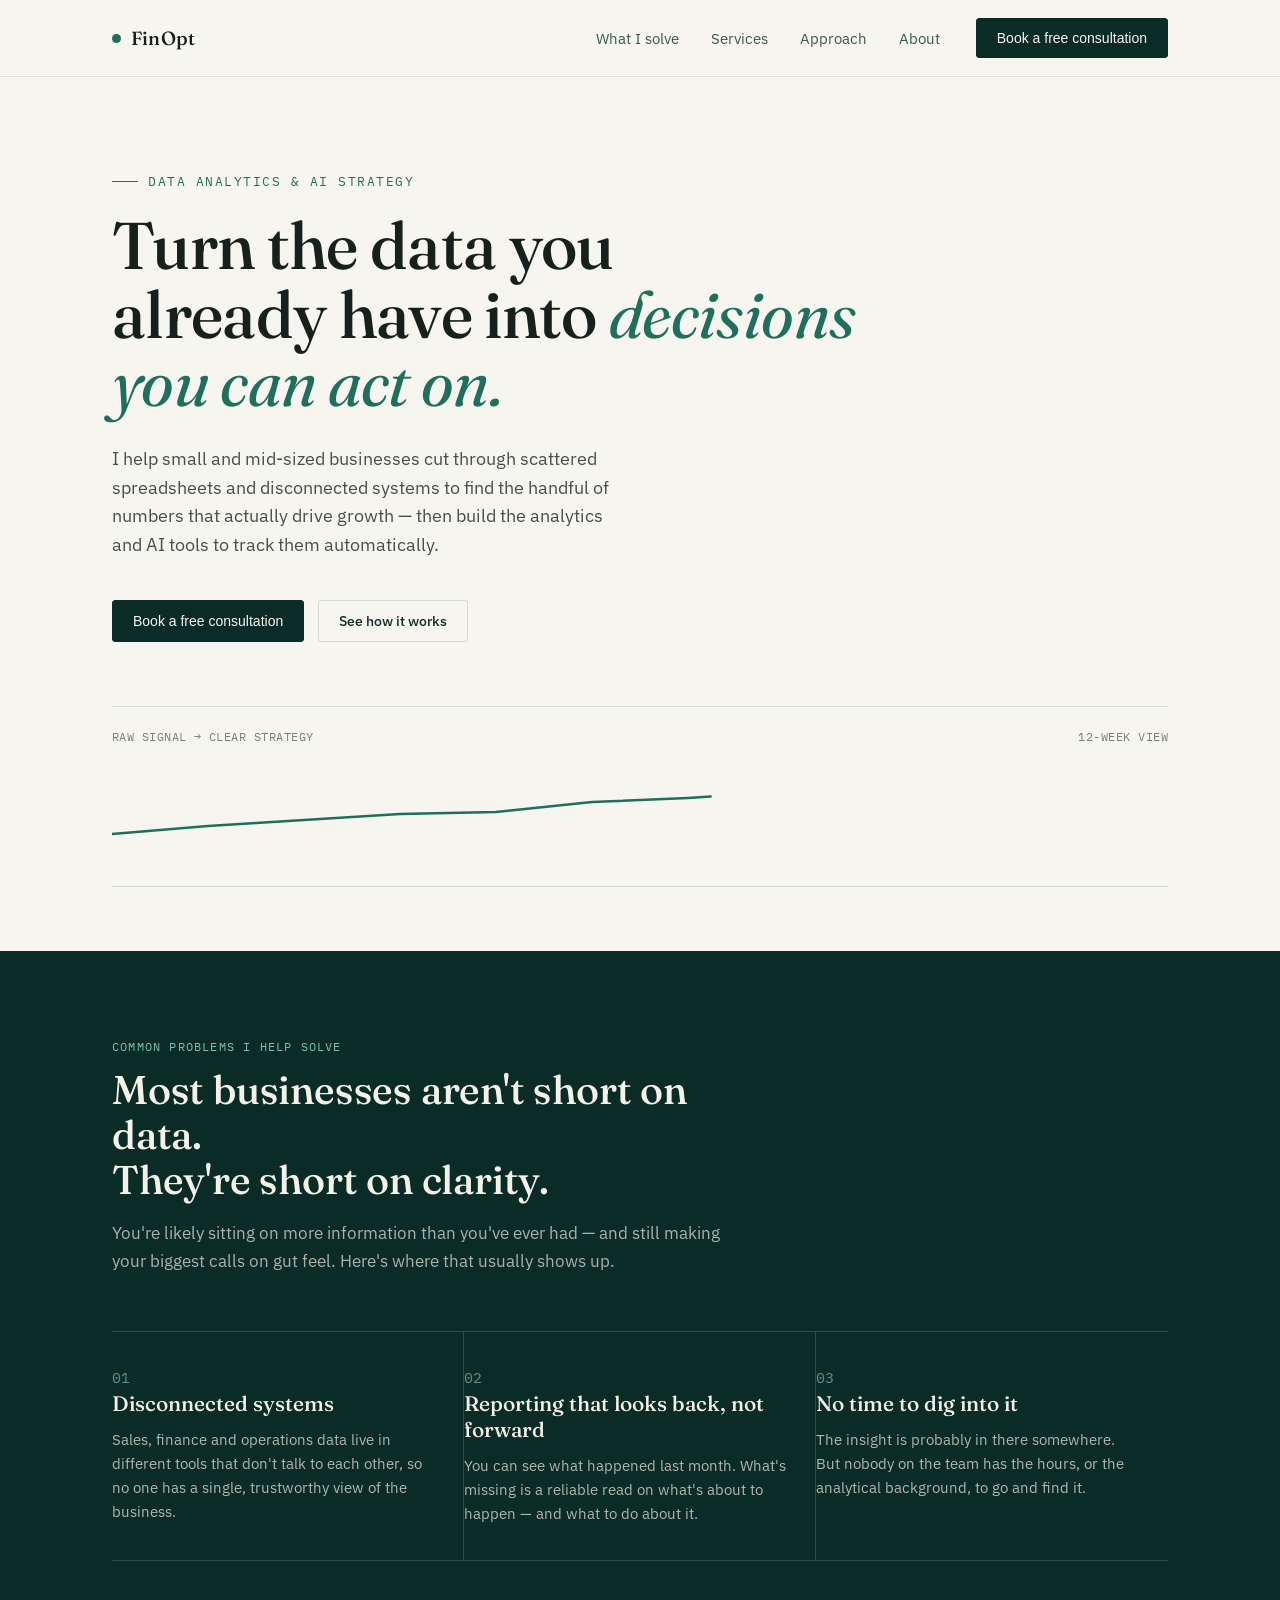
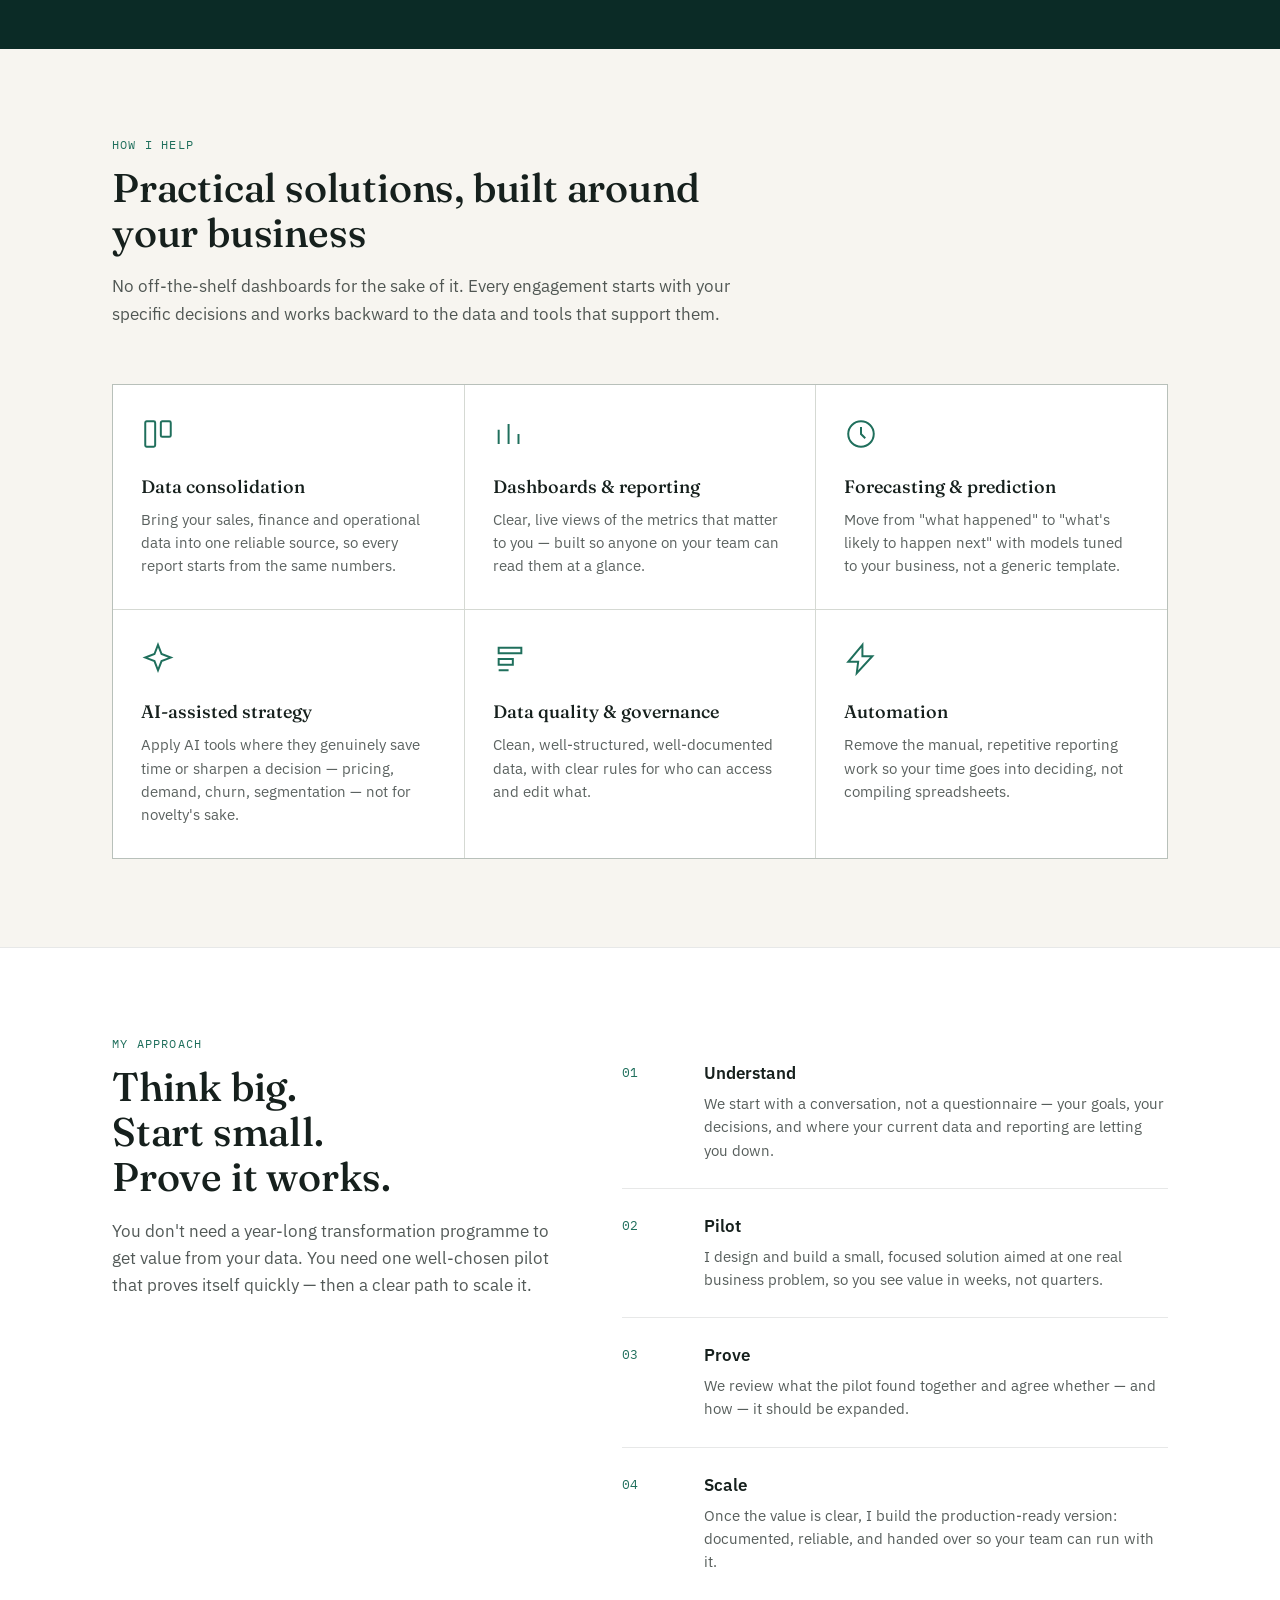
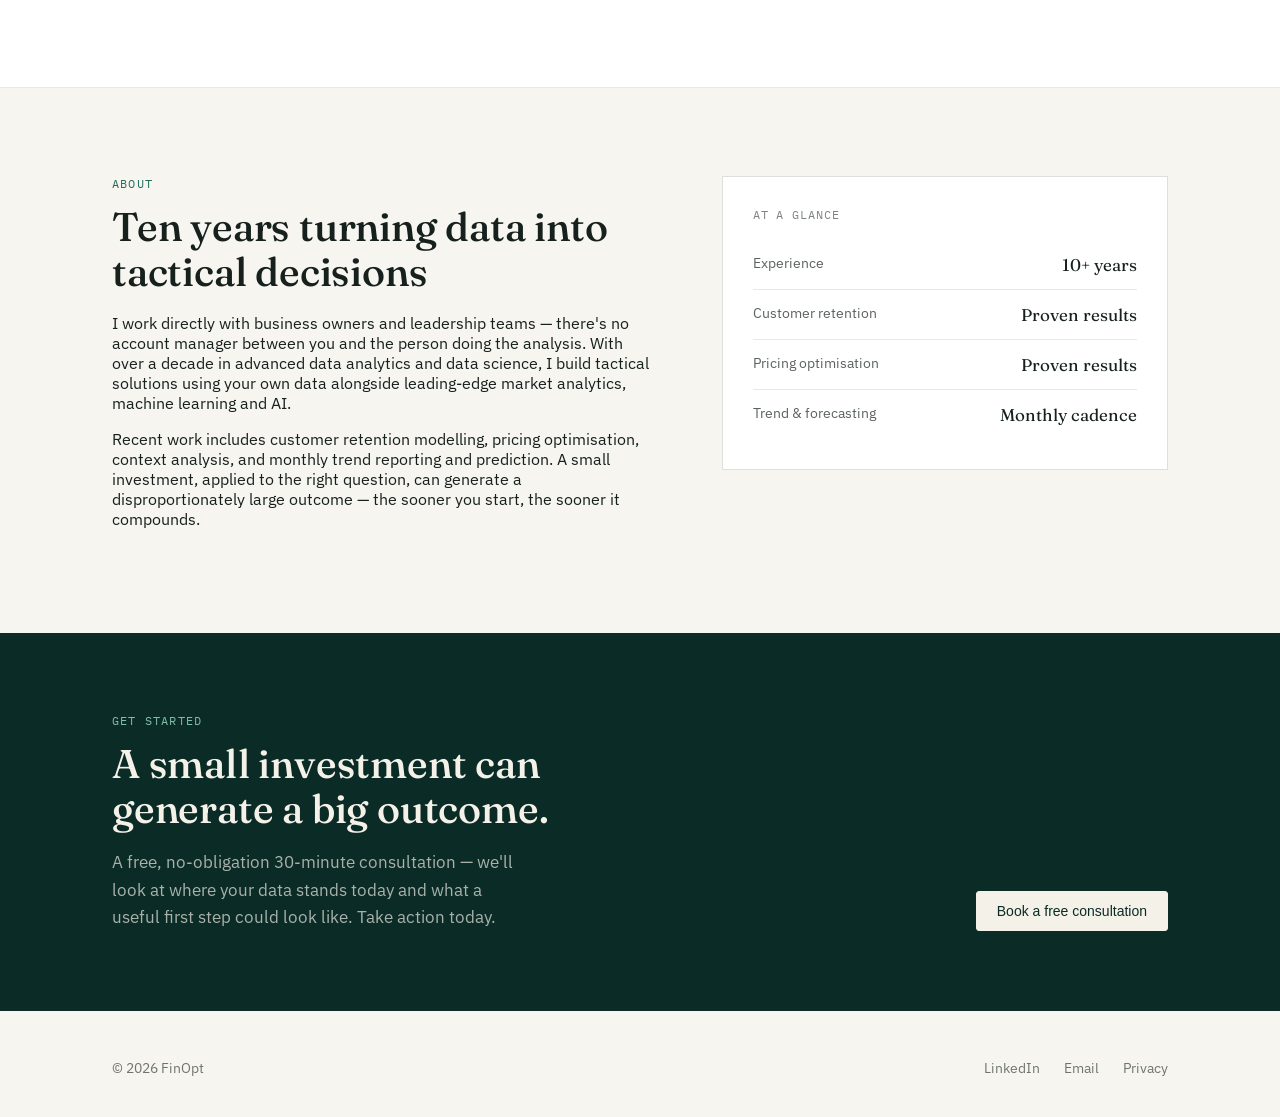
==== index.html @ 099c691b "Rename finopt-index.html to index.html" ====
<!DOCTYPE html>
<html lang="en">
<head>
<meta charset="UTF-8">
<meta name="viewport" content="width=device-width, initial-scale=1.0">
<title>FinOpt — Data &amp; AI Strategy</title>
<link rel="preconnect" href="https://fonts.googleapis.com">
<link href="https://fonts.googleapis.com/css2?family=Fraunces:opsz,wght@9..144,300;9..144,400;9..144,500;9..144,600&family=IBM+Plex+Sans:wght@400;500;600&family=IBM+Plex+Mono:wght@400;500&display=swap" rel="stylesheet">
<style>
  :root{
    --ink:#16201D;
    --bg:#F7F5F0;
    --bg-raised:#FFFFFF;
    --teal-deep:#0B2B26;
    --teal:#11423B;
    --teal-signal:#1F6F5C;
    --sage:#C9D6CE;
    --sage-line: rgba(11,43,38,0.14);
    --cream-line: rgba(22,32,29,0.10);
  }

  *{ box-sizing:border-box; }
  html{ scroll-behavior:smooth; }
  body{
    margin:0;
    background:var(--bg);
    color:var(--ink);
    font-family:'IBM Plex Sans', sans-serif;
    -webkit-font-smoothing:antialiased;
  }
  @media (prefers-reduced-motion: reduce){
    *{ animation-duration:0.01ms !important; animation-iteration-count:1 !important; transition-duration:0.01ms !important; scroll-behavior:auto !important; }
  }

  a{ color:inherit; }
  :focus-visible{ outline:2px solid var(--teal-signal); outline-offset:3px; }

  .wrap{ max-width:1120px; margin:0 auto; padding:0 32px; }
  @media (max-width:640px){ .wrap{ padding:0 20px; } }

  .mono{ font-family:'IBM Plex Mono', monospace; }

  /* ---------- header ---------- */
  header{
    position:sticky; top:0; z-index:50;
    background:rgba(247,245,240,0.92);
    backdrop-filter:blur(8px);
    border-bottom:1px solid var(--cream-line);
  }
  .header-inner{
    display:flex; align-items:center; justify-content:space-between;
    height:76px;
  }
  .logo{
    display:flex; align-items:center; gap:10px;
    font-family:'Fraunces', serif; font-weight:500; font-size:19px;
    letter-spacing:0.01em;
    text-decoration:none;
  }
  .logo-mark{
    width:9px; height:9px; border-radius:50%;
    background:var(--teal-signal);
    flex-shrink:0;
  }
  nav{ display:flex; align-items:center; gap:36px; }
  nav a{
    text-decoration:none; font-size:14.5px; color:var(--teal-deep);
    opacity:0.78;
  }
  nav a:hover{ opacity:1; }
  .nav-links{ display:flex; gap:32px; }
  @media (max-width:780px){ .nav-links{ display:none; } }
  .btn{
    display:inline-flex; align-items:center; gap:8px;
    background:var(--teal-deep); color:#F7F5F0;
    padding:11px 20px; border-radius:3px;
    font-size:14px; font-weight:500;
    text-decoration:none; white-space:nowrap;
    border:1px solid var(--teal-deep);
    transition:background 0.15s ease, color 0.15s ease;
  }
  .btn:hover{ background:transparent; color:var(--teal-deep); }
  .btn-outline{
    background:transparent; color:var(--teal-deep); border:1px solid var(--sage-line);
  }
  .btn-outline:hover{ background:var(--teal-deep); color:#F7F5F0; }

  /* ---------- hero ---------- */
  .hero{ padding:96px 0 64px; position:relative; }
  .hero-eyebrow{
    font-family:'IBM Plex Mono', monospace;
    font-size:12.5px; letter-spacing:0.12em; text-transform:uppercase;
    color:var(--teal-signal); margin:0 0 22px;
    display:flex; align-items:center; gap:10px;
  }
  .hero-eyebrow::before{
    content:''; display:block; width:26px; height:1px; background:var(--teal-signal);
  }
  h1{
    font-family:'Fraunces', serif;
    font-weight:500;
    font-size:clamp(38px, 5.4vw, 66px);
    line-height:1.04;
    letter-spacing:-0.01em;
    margin:0 0 28px;
    max-width:780px;
  }
  h1 em{
    font-style:italic; font-weight:400; color:var(--teal-signal);
  }
  .hero-sub{
    font-size:18px; line-height:1.6;
    color:var(--ink); opacity:0.78;
    max-width:520px; margin:0 0 40px;
  }
  .hero-ctas{ display:flex; gap:14px; flex-wrap:wrap; margin-bottom:64px; }

  /* sparkline signature */
  .sparkline-wrap{
    border-top:1px solid var(--sage-line);
    border-bottom:1px solid var(--sage-line);
    padding:22px 0;
    overflow:hidden;
  }
  .sparkline-label{
    display:flex; justify-content:space-between; align-items:baseline;
    margin-bottom:10px;
    font-family:'IBM Plex Mono', monospace; font-size:11.5px;
    color:var(--ink); opacity:0.55; letter-spacing:0.04em;
  }
  svg.spark{ display:block; width:100%; height:auto; }
  .spark-noisy{
    opacity:1;
    animation: fadeOutNoisy 1.4s ease forwards;
    animation-delay: 1.4s;
  }
  .spark-clean{
    stroke-dasharray: 600;
    stroke-dashoffset: 600;
    opacity:0;
    animation: drawClean 1.6s ease forwards, fadeInClean 0.1s linear forwards;
    animation-delay: 1.3s, 1.3s;
  }
  @keyframes fadeOutNoisy{ to{ opacity:0; } }
  @keyframes fadeInClean{ to{ opacity:1; } }
  @keyframes drawClean{ to{ stroke-dashoffset:0; } }
  @media (prefers-reduced-motion: reduce){
    .spark-noisy{ opacity:0; }
    .spark-clean{ opacity:1; stroke-dashoffset:0; }
  }

  /* ---------- section shared ---------- */
  section{ padding:88px 0; }
  .section-head{ max-width:620px; margin-bottom:56px; }
  .eyebrow{
    font-family:'IBM Plex Mono', monospace; font-size:12px; letter-spacing:0.1em;
    text-transform:uppercase; color:var(--teal-signal); margin:0 0 14px;
  }
  h2{
    font-family:'Fraunces', serif; font-weight:500;
    font-size:clamp(28px, 3.2vw, 40px); line-height:1.12; margin:0 0 18px;
    letter-spacing:-0.005em;
  }
  .section-lede{ font-size:16.5px; line-height:1.65; opacity:0.74; margin:0; }
  .rule{ height:1px; background:var(--sage-line); border:none; margin:0; }

  /* ---------- problems ---------- */
  .problems{ background:var(--teal-deep); color:#F4F1E9; }
  .problems .eyebrow{ color:#7FBFA9; }
  .problems .section-lede{ color:#F4F1E9; opacity:0.68; }
  .problem-list{ display:grid; grid-template-columns:1fr 1fr 1fr; gap:0; border-top:1px solid rgba(247,245,240,0.16); }
  @media (max-width:880px){ .problem-list{ grid-template-columns:1fr; } }
  .problem{
    padding:34px 28px 34px 0;
    border-bottom:1px solid rgba(247,245,240,0.16);
  }
  .problem-list > .problem:not(:last-child){ border-right:1px solid rgba(247,245,240,0.16); }
  @media (max-width:880px){ .problem-list > .problem{ border-right:none !important; padding-right:0; } }
  .problem-num{
    font-family:'IBM Plex Mono', monospace; font-size:12px; color:#7FBFA9;
    margin:0 0 18px;
  }
  .problem h3{
    font-family:'Fraunces', serif; font-weight:500; font-size:21px; margin:0 0 12px;
  }
  .problem p{ font-size:15px; line-height:1.6; opacity:0.7; margin:0; }

  /* ---------- solutions ---------- */
  .solutions-grid{
    display:grid; grid-template-columns:repeat(3, 1fr); gap:1px;
    background:var(--sage-line);
    border:1px solid var(--sage-line);
  }
  @media (max-width:880px){ .solutions-grid{ grid-template-columns:1fr 1fr; } }
  @media (max-width:560px){ .solutions-grid{ grid-template-columns:1fr; } }
  .solution{
    background:var(--bg-raised);
    padding:32px 28px;
    transition:background 0.15s ease;
  }
  .solution:hover{ background:#FBFAF7; }
  .solution-icon{
    width:34px; height:34px; margin-bottom:20px;
    color:var(--teal-signal);
  }
  .solution h3{
    font-family:'Fraunces', serif; font-weight:500; font-size:18px; margin:0 0 10px;
  }
  .solution p{ font-size:14.5px; line-height:1.6; opacity:0.7; margin:0; }

  /* ---------- approach ---------- */
  .approach{ background:var(--bg-raised); border-top:1px solid var(--cream-line); border-bottom:1px solid var(--cream-line); }
  .approach-grid{ display:grid; grid-template-columns:0.9fr 1.1fr; gap:64px; align-items:start; }
  @media (max-width:880px){ .approach-grid{ grid-template-columns:1fr; gap:40px; } }
  .approach-steps{ display:flex; flex-direction:column; }
  .step{
    display:grid; grid-template-columns:64px 1fr; gap:18px;
    padding:26px 0;
    border-top:1px solid var(--cream-line);
  }
  .step:first-child{ border-top:none; }
  .step-mark{ font-family:'IBM Plex Mono', monospace; font-size:13px; color:var(--teal-signal); padding-top:2px; }
  .step h4{ font-size:16.5px; font-weight:600; margin:0 0 8px; font-family:'IBM Plex Sans', sans-serif; }
  .step p{ font-size:14.5px; line-height:1.6; opacity:0.72; margin:0; }

  /* ---------- about / proof strip ---------- */
  .about{ }
  .about-grid{ display:grid; grid-template-columns:1.1fr 0.9fr; gap:64px; align-items:start; }
  @media (max-width:880px){ .about-grid{ grid-template-columns:1fr; gap:36px; } }
  .about-card{
    border:1px solid var(--sage-line);
    background:var(--bg-raised);
    padding:30px;
  }
  .about-card .mono{ font-size:11.5px; letter-spacing:0.08em; text-transform:uppercase; opacity:0.55; display:block; margin-bottom:18px; }
  .stat-row{ display:flex; justify-content:space-between; padding:14px 0; border-top:1px solid var(--cream-line); }
  .stat-row:first-of-type{ border-top:none; }
  .stat-row .label{ font-size:14px; opacity:0.7; }
  .stat-row .value{ font-family:'Fraunces', serif; font-size:17px; }
  .about p{ font-size:16px; line-height:1.7; opacity:0.78; }
  .about p + p{ margin-top:16px; }

  /* ---------- CTA band ---------- */
  .cta-band{
    background:var(--teal-deep); color:#F4F1E9;
    padding:80px 0;
  }
  .cta-band-inner{
    display:flex; justify-content:space-between; align-items:flex-end; gap:32px; flex-wrap:wrap;
  }
  .cta-band h2{ color:#F4F1E9; max-width:480px; }
  .cta-band .section-lede{ color:#F4F1E9; opacity:0.68; max-width:420px; }
  .cta-band .btn{ background:#F4F1E9; color:var(--teal-deep); border-color:#F4F1E9; }
  .cta-band .btn:hover{ background:transparent; color:#F4F1E9; }

  /* ---------- footer ---------- */
  footer{ padding:48px 0 40px; }
  .footer-inner{
    display:flex; justify-content:space-between; align-items:center; flex-wrap:wrap; gap:16px;
    font-size:13.5px; opacity:0.6;
  }
  .footer-inner a{ text-decoration:none; }
  .footer-links{ display:flex; gap:24px; }

  /* ---------- contact modal ---------- */
  .modal-overlay{
    position:fixed; inset:0; z-index:200;
    background:rgba(11,43,38,0.55);
    backdrop-filter:blur(3px);
    display:flex; align-items:center; justify-content:center;
    padding:24px;
    opacity:0; visibility:hidden;
    transition:opacity 0.2s ease, visibility 0.2s ease;
  }
  .modal-overlay.is-open{ opacity:1; visibility:visible; }
  .modal{
    background:var(--bg-raised);
    width:100%; max-width:560px;
    max-height:90vh; overflow-y:auto;
    border-radius:4px;
    padding:40px;
    position:relative;
    transform:translateY(12px) scale(0.98);
    transition:transform 0.2s ease;
  }
  .modal-overlay.is-open .modal{ transform:translateY(0) scale(1); }
  @media (max-width:560px){ .modal{ padding:28px 22px; } }

  .modal-close{
    position:absolute; top:18px; right:18px;
    width:32px; height:32px; border-radius:50%;
    border:1px solid var(--sage-line); background:transparent;
    color:var(--teal-deep); cursor:pointer;
    display:flex; align-items:center; justify-content:center;
    font-size:18px; line-height:1; padding:0;
    transition:background 0.15s ease, color 0.15s ease;
  }
  .modal-close:hover{ background:var(--teal-deep); color:#F7F5F0; }

  .modal .eyebrow{ margin-bottom:10px; }
  .modal h3{
    font-family:'Fraunces', serif; font-weight:500; font-size:26px;
    margin:0 0 10px; padding-right:30px;
  }
  .modal-intro{ font-size:14.5px; line-height:1.6; opacity:0.7; margin:0 0 28px; }

  .form-row{ margin-bottom:18px; }
  .form-row-pair{ display:grid; grid-template-columns:1fr 1fr; gap:14px; }
  @media (max-width:460px){ .form-row-pair{ grid-template-columns:1fr; } }
  label{
    display:block; font-size:13px; font-weight:500; color:var(--teal-deep);
    margin-bottom:7px;
  }
  label .optional{ opacity:0.5; font-weight:400; }
  input[type="text"], input[type="email"], input[type="tel"], textarea{
    width:100%; font-family:'IBM Plex Sans', sans-serif; font-size:14.5px;
    padding:11px 13px; border:1px solid var(--sage-line); border-radius:3px;
    background:var(--bg); color:var(--ink);
    transition:border-color 0.15s ease;
  }
  input:focus, textarea:focus{
    outline:none; border-color:var(--teal-signal);
  }
  textarea{ resize:vertical; min-height:90px; font-family:'IBM Plex Sans', sans-serif; }

  .form-submit{
    width:100%; justify-content:center; cursor:pointer;
    margin-top:6px; font-size:14.5px; padding:13px 20px;
  }

  .modal-divider{
    display:flex; align-items:center; gap:14px;
    margin:26px 0 22px; font-family:'IBM Plex Mono', monospace;
    font-size:11px; letter-spacing:0.08em; text-transform:uppercase;
    color:var(--ink); opacity:0.45;
  }
  .modal-divider::before, .modal-divider::after{
    content:''; flex:1; height:1px; background:var(--sage-line);
  }
  .modal-direct{
    display:flex; flex-direction:column; gap:10px;
    font-size:14.5px;
  }
  .modal-direct a{
    text-decoration:none; color:var(--teal-deep); font-weight:500;
    display:flex; align-items:center; gap:9px;
  }
  .modal-direct a:hover{ color:var(--teal-signal); }
  .modal-direct svg{ width:16px; height:16px; flex-shrink:0; opacity:0.7; }

  .form-status{
    font-size:14px; margin-top:16px; display:none;
    padding:12px 14px; border-radius:3px;
  }
  .form-status.is-success{ display:block; background:#EAF3EE; color:var(--teal-deep); }
  .form-status.is-error{ display:block; background:#FBEAEA; color:#8A2E2E; }

  ::selection{ background:var(--teal-signal); color:#fff; }
</style>
</head>
<body>

<header>
  <div class="wrap header-inner">
    <a href="#" class="logo">
      <span class="logo-mark"></span>
      FinOpt
    </a>
    <nav>
      <div class="nav-links">
        <a href="#problems">What I solve</a>
        <a href="#solutions">Services</a>
        <a href="#approach">Approach</a>
        <a href="#about">About</a>
      </div>
      <button type="button" class="btn" data-open-contact>Book a free consultation</button>
    </nav>
  </div>
</header>

<main>

  <!-- HERO -->
  <section class="hero">
    <div class="wrap">
      <p class="hero-eyebrow">Data Analytics &amp; AI Strategy</p>
      <h1>Turn the data you<br>already have into <em>decisions you can act on.</em></h1>
      <p class="hero-sub">I help small and mid-sized businesses cut through scattered spreadsheets and disconnected systems to find the handful of numbers that actually drive growth — then build the analytics and AI tools to track them automatically.</p>
      <div class="hero-ctas">
        <button type="button" class="btn" data-open-contact>Book a free consultation</button>
        <a href="#solutions" class="btn btn-outline">See how it works</a>
      </div>

      <div class="sparkline-wrap">
        <div class="sparkline-label">
          <span>RAW SIGNAL → CLEAR STRATEGY</span>
          <span>12-WEEK VIEW</span>
        </div>
        <svg class="spark" viewBox="0 0 1056 110" preserveAspectRatio="none" aria-hidden="true">
          <polyline class="spark-noisy" points="0,62 30,40 60,78 90,35 120,70 150,30 180,85 210,45 240,68 270,20 300,72 330,50 360,90 390,28 420,60 450,38 480,80 510,42 540,66 570,24 600,76 630,48 660,58 690,33 720,70 750,52 780,20 810,64 840,40 870,74 900,30 930,58 960,46 990,68 1020,36 1056,55"
            fill="none" stroke="#9FB3AC" stroke-width="1.5"/>
          <polyline class="spark-clean" points="0,80 96,72 192,66 288,60 384,58 480,48 576,44 672,38 768,30 864,24 960,16 1056,8"
            fill="none" stroke="#1F6F5C" stroke-width="2.5" stroke-linecap="round" stroke-linejoin="round"/>
        </svg>
      </div>
    </div>
  </section>

  <!-- PROBLEMS -->
  <section class="problems" id="problems">
    <div class="wrap">
      <div class="section-head">
        <p class="eyebrow">Common problems I help solve</p>
        <h2>Most businesses aren't short on data.<br>They're short on clarity.</h2>
        <p class="section-lede">You're likely sitting on more information than you've ever had — and still making your biggest calls on gut feel. Here's where that usually shows up.</p>
      </div>

      <div class="problem-list">
        <div class="problem">
          <p class="problem-num">01</p>
          <h3>Disconnected systems</h3>
          <p>Sales, finance and operations data live in different tools that don't talk to each other, so no one has a single, trustworthy view of the business.</p>
        </div>
        <div class="problem">
          <p class="problem-num">02</p>
          <h3>Reporting that looks back, not forward</h3>
          <p>You can see what happened last month. What's missing is a reliable read on what's about to happen — and what to do about it.</p>
        </div>
        <div class="problem">
          <p class="problem-num">03</p>
          <h3>No time to dig into it</h3>
          <p>The insight is probably in there somewhere. But nobody on the team has the hours, or the analytical background, to go and find it.</p>
        </div>
      </div>
    </div>
  </section>

  <!-- SOLUTIONS -->
  <section id="solutions">
    <div class="wrap">
      <div class="section-head">
        <p class="eyebrow">How I help</p>
        <h2>Practical solutions, built around your business</h2>
        <p class="section-lede">No off-the-shelf dashboards for the sake of it. Every engagement starts with your specific decisions and works backward to the data and tools that support them.</p>
      </div>

      <div class="solutions-grid">
        <div class="solution">
          <svg class="solution-icon" viewBox="0 0 24 24" fill="none" stroke="currentColor" stroke-width="1.4"><rect x="3" y="3" width="7" height="18" rx="1"/><rect x="14" y="3" width="7" height="11" rx="1"/></svg>
          <h3>Data consolidation</h3>
          <p>Bring your sales, finance and operational data into one reliable source, so every report starts from the same numbers.</p>
        </div>
        <div class="solution">
          <svg class="solution-icon" viewBox="0 0 24 24" fill="none" stroke="currentColor" stroke-width="1.4"><path d="M4 19V9M11 19V5M18 19v-7"/></svg>
          <h3>Dashboards &amp; reporting</h3>
          <p>Clear, live views of the metrics that matter to you — built so anyone on your team can read them at a glance.</p>
        </div>
        <div class="solution">
          <svg class="solution-icon" viewBox="0 0 24 24" fill="none" stroke="currentColor" stroke-width="1.4"><circle cx="12" cy="12" r="9"/><path d="M12 7v5l3 3"/></svg>
          <h3>Forecasting &amp; prediction</h3>
          <p>Move from "what happened" to "what's likely to happen next" with models tuned to your business, not a generic template.</p>
        </div>
        <div class="solution">
          <svg class="solution-icon" viewBox="0 0 24 24" fill="none" stroke="currentColor" stroke-width="1.4"><path d="M12 2l2.5 6.5L21 11l-6.5 2.5L12 20l-2.5-6.5L3 11l6.5-2.5z"/></svg>
          <h3>AI-assisted strategy</h3>
          <p>Apply AI tools where they genuinely save time or sharpen a decision — pricing, demand, churn, segmentation — not for novelty's sake.</p>
        </div>
        <div class="solution">
          <svg class="solution-icon" viewBox="0 0 24 24" fill="none" stroke="currentColor" stroke-width="1.4"><path d="M4 4h16v4H4zM4 12h10v4H4zM4 20h7"/></svg>
          <h3>Data quality &amp; governance</h3>
          <p>Clean, well-structured, well-documented data, with clear rules for who can access and edit what.</p>
        </div>
        <div class="solution">
          <svg class="solution-icon" viewBox="0 0 24 24" fill="none" stroke="currentColor" stroke-width="1.4"><path d="M13 2L3 14h7l-1 8 11-12h-7z"/></svg>
          <h3>Automation</h3>
          <p>Remove the manual, repetitive reporting work so your time goes into deciding, not compiling spreadsheets.</p>
        </div>
      </div>
    </div>
  </section>

  <!-- APPROACH -->
  <section class="approach" id="approach">
    <div class="wrap">
      <div class="approach-grid">
        <div>
          <p class="eyebrow">My approach</p>
          <h2>Think big.<br>Start small.<br>Prove it works.</h2>
          <p class="section-lede">You don't need a year-long transformation programme to get value from your data. You need one well-chosen pilot that proves itself quickly — then a clear path to scale it.</p>
        </div>
        <div class="approach-steps">
          <div class="step">
            <span class="step-mark mono">01</span>
            <div>
              <h4>Understand</h4>
              <p>We start with a conversation, not a questionnaire — your goals, your decisions, and where your current data and reporting are letting you down.</p>
            </div>
          </div>
          <div class="step">
            <span class="step-mark mono">02</span>
            <div>
              <h4>Pilot</h4>
              <p>I design and build a small, focused solution aimed at one real business problem, so you see value in weeks, not quarters.</p>
            </div>
          </div>
          <div class="step">
            <span class="step-mark mono">03</span>
            <div>
              <h4>Prove</h4>
              <p>We review what the pilot found together and agree whether — and how — it should be expanded.</p>
            </div>
          </div>
          <div class="step">
            <span class="step-mark mono">04</span>
            <div>
              <h4>Scale</h4>
              <p>Once the value is clear, I build the production-ready version: documented, reliable, and handed over so your team can run with it.</p>
            </div>
          </div>
        </div>
      </div>
    </div>
  </section>

  <!-- ABOUT -->
  <section id="about">
    <div class="wrap">
      <div class="about-grid">
        <div>
          <p class="eyebrow">About</p>
          <h2>Ten years turning data into tactical decisions</h2>
          <p>I work directly with business owners and leadership teams — there's no account manager between you and the person doing the analysis. With over a decade in advanced data analytics and data science, I build tactical solutions using your own data alongside leading-edge market analytics, machine learning and AI.</p>
          <p>Recent work includes customer retention modelling, pricing optimisation, context analysis, and monthly trend reporting and prediction. A small investment, applied to the right question, can generate a disproportionately large outcome — the sooner you start, the sooner it compounds.</p>
        </div>
        <div class="about-card">
          <span class="mono">At a glance</span>
          <div class="stat-row"><span class="label">Experience</span><span class="value">10+ years</span></div>
          <div class="stat-row"><span class="label">Customer retention</span><span class="value">Proven results</span></div>
          <div class="stat-row"><span class="label">Pricing optimisation</span><span class="value">Proven results</span></div>
          <div class="stat-row"><span class="label">Trend &amp; forecasting</span><span class="value">Monthly cadence</span></div>
        </div>
      </div>
    </div>
  </section>


  <!-- CTA BAND -->
  <section class="cta-band" id="contact">
    <div class="wrap cta-band-inner">
      <div>
        <p class="eyebrow" style="color:#7FBFA9;">Get started</p>
        <h2>A small investment can<br>generate a big outcome.</h2>
        <p class="section-lede">A free, no-obligation 30-minute consultation — we'll look at where your data stands today and what a useful first step could look like. Take action today.</p>
      </div>
      <button type="button" class="btn" data-open-contact>Book a free consultation</button>
    </div>
  </section>

</main>

<footer>
  <div class="wrap footer-inner">
    <span>© 2026 FinOpt</span>
    <div class="footer-links">
      <a href="#">LinkedIn</a>
      <a href="mailto:finopt_au@gmail.com">Email</a>
      <a href="#">Privacy</a>
    </div>
  </div>
</footer>

<!-- CONTACT MODAL -->
<div class="modal-overlay" id="contactModal" aria-hidden="true">
  <div class="modal" role="dialog" aria-modal="true" aria-labelledby="contactModalTitle">
    <button type="button" class="modal-close" data-close-contact aria-label="Close">&times;</button>

    <p class="eyebrow">Get started</p>
    <h3 id="contactModalTitle">Book a free consultation</h3>
    <p class="modal-intro">Tell me a little about your business and what you're hoping to get out of your data. I'll get back to you within one business day.</p>

    <form id="contactForm" action="https://formspree.io/f/meebkzjp" method="POST">
      <div class="form-row form-row-pair">
        <div>
          <label for="cf-name">Name</label>
          <input type="text" id="cf-name" name="name" required>
        </div>
        <div>
          <label for="cf-company">Company <span class="optional">(optional)</span></label>
          <input type="text" id="cf-company" name="company">
        </div>
      </div>

      <div class="form-row form-row-pair">
        <div>
          <label for="cf-email">Email</label>
          <input type="email" id="cf-email" name="email" required>
        </div>
        <div>
          <label for="cf-phone">Phone <span class="optional">(optional)</span></label>
          <input type="tel" id="cf-phone" name="phone">
        </div>
      </div>

      <div class="form-row">
        <label for="cf-message">What would you like to discuss?</label>
        <textarea id="cf-message" name="message" required placeholder="A few lines on your business and what you're hoping to find in your data."></textarea>
      </div>

      <input type="hidden" name="_subject" value="New consultation request — FinOpt website">

      <button type="submit" class="btn form-submit">Send request</button>

      <div class="form-status" id="formStatus"></div>
    </form>

    <div class="modal-divider">or contact directly</div>
    <div class="modal-direct">
      <a href="mailto:finopt_au@gmail.com">
        <svg viewBox="0 0 24 24" fill="none" stroke="currentColor" stroke-width="1.6"><path d="M3 5h18v14H3z"/><path d="M3 5l9 8 9-8"/></svg>
        finopt_au@gmail.com
      </a>
      <a href="tel:+61426005000">
        <svg viewBox="0 0 24 24" fill="none" stroke="currentColor" stroke-width="1.6"><path d="M5 4h4l2 5-2.5 2.5a11 11 0 0 0 5 5L16 14l5 2v4a2 2 0 0 1-2 2C10.5 22 2 13.5 2 6a2 2 0 0 1 2-2z"/></svg>
        0426 005 000
      </a>
    </div>
  </div>
</div>

<script>
  (function(){
    var overlay = document.getElementById('contactModal');
    var openTriggers = document.querySelectorAll('[data-open-contact]');
    var closeTriggers = document.querySelectorAll('[data-close-contact]');
    var form = document.getElementById('contactForm');
    var status = document.getElementById('formStatus');
    var lastFocused = null;

    function openModal(){
      lastFocused = document.activeElement;
      overlay.classList.add('is-open');
      overlay.setAttribute('aria-hidden', 'false');
      document.body.style.overflow = 'hidden';
      var firstField = document.getElementById('cf-name');
      if (firstField) firstField.focus();
    }
    function closeModal(){
      overlay.classList.remove('is-open');
      overlay.setAttribute('aria-hidden', 'true');
      document.body.style.overflow = '';
      if (lastFocused) lastFocused.focus();
    }

    openTriggers.forEach(function(btn){
      btn.addEventListener('click', openModal);
    });
    closeTriggers.forEach(function(btn){
      btn.addEventListener('click', closeModal);
    });
    overlay.addEventListener('click', function(e){
      if (e.target === overlay) closeModal();
    });
    document.addEventListener('keydown', function(e){
      if (e.key === 'Escape' && overlay.classList.contains('is-open')) closeModal();
    });

    if (form){
      form.addEventListener('submit', function(e){
        e.preventDefault();
        status.className = 'form-status';
        status.textContent = '';

        var formData = new FormData(form);
        var submitBtn = form.querySelector('.form-submit');
        submitBtn.disabled = true;
        submitBtn.textContent = 'Sending…';

        fetch(form.action, {
          method: 'POST',
          body: formData,
          headers: { 'Accept': 'application/json' }
        }).then(function(response){
          if (response.ok){
            form.reset();
            status.className = 'form-status is-success';
            status.textContent = "Thanks — your request has been sent. I'll be in touch within one business day.";
          } else {
            status.className = 'form-status is-error';
            status.textContent = "Something went wrong sending that. Please email finopt_au@gmail.com directly, or call 0426 005 000.";
          }
        }).catch(function(){
          status.className = 'form-status is-error';
          status.textContent = "Something went wrong sending that. Please email finopt_au@gmail.com directly, or call 0426 005 000.";
        }).finally(function(){
          submitBtn.disabled = false;
          submitBtn.textContent = 'Send request';
        });
      });
    }
  })();
</script>

</body>
</html>
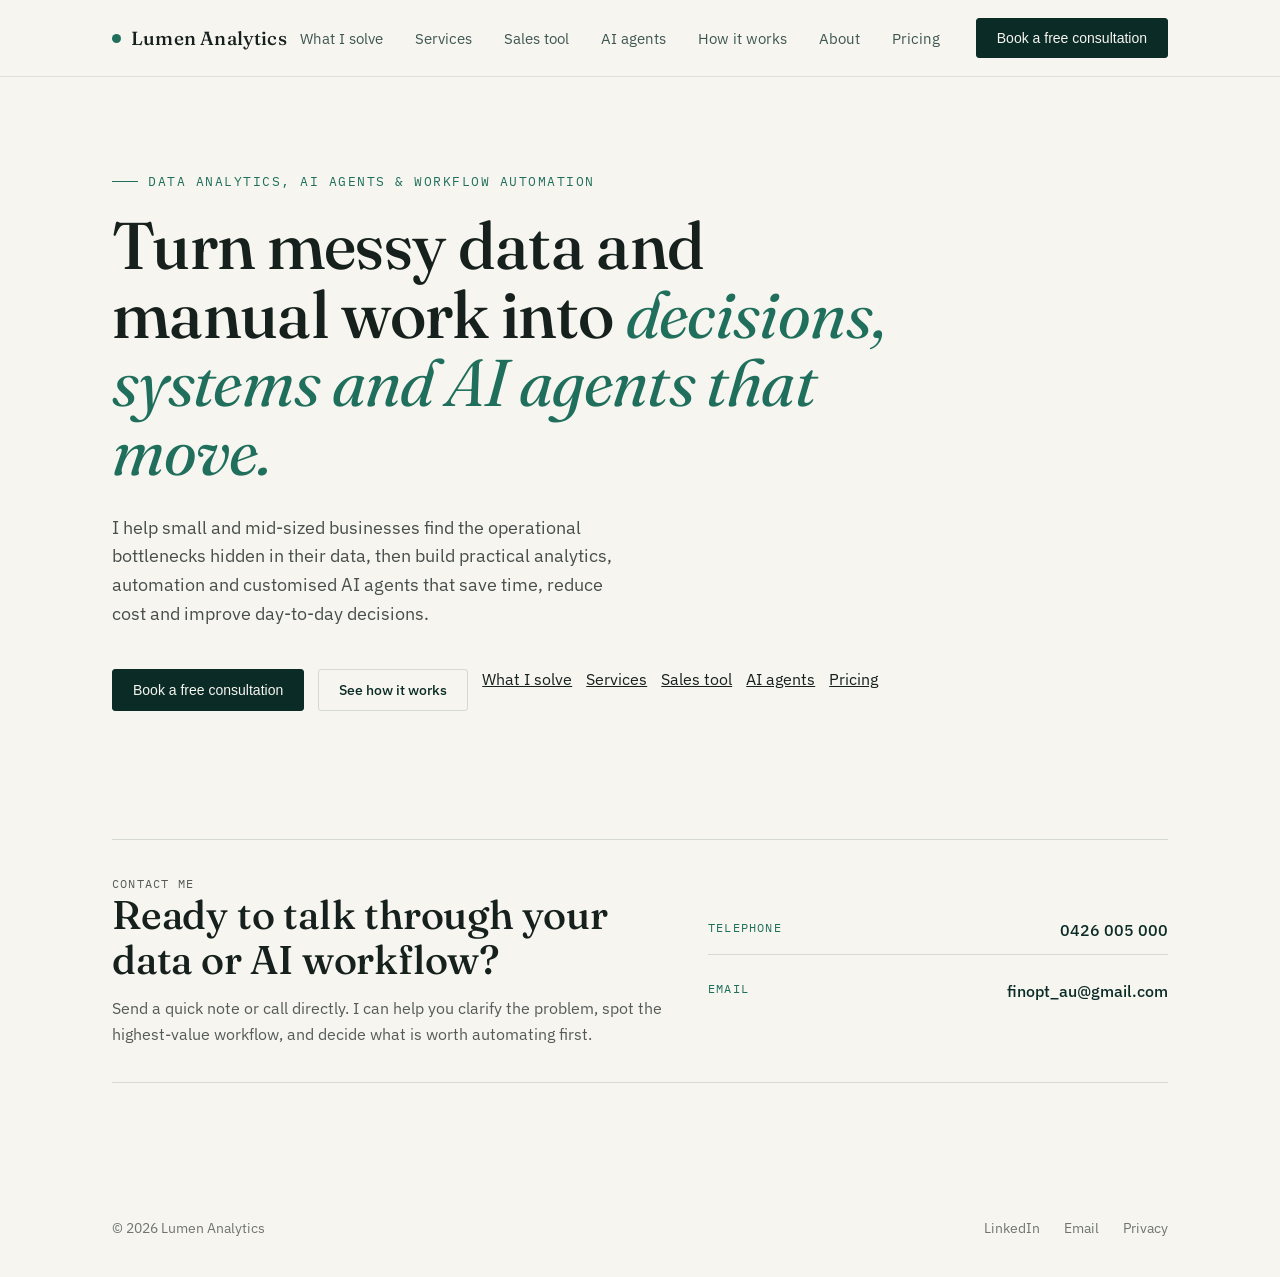
==== commit b2d5a12b: "Add additional links to the hero section fix the links missing from the mobile phone" ====
--- a/index.html
+++ b/index.html
@@ -3,7 +3,7 @@
 <head>
 <meta charset="UTF-8">
 <meta name="viewport" content="width=device-width, initial-scale=1.0">
-<title>FinOpt — Data &amp; AI Strategy</title>
+<title>Lumen Analytics — Data &amp; AI Strategy</title>
 <link rel="preconnect" href="https://fonts.googleapis.com">
 <link href="https://fonts.googleapis.com/css2?family=Fraunces:opsz,wght@9..144,300;9..144,400;9..144,500;9..144,600&family=IBM+Plex+Sans:wght@400;500;600&family=IBM+Plex+Mono:wght@400;500&display=swap" rel="stylesheet">
 <style>
@@ -114,39 +114,59 @@
     max-width:520px; margin:0 0 40px;
   }
   .hero-ctas{ display:flex; gap:14px; flex-wrap:wrap; margin-bottom:64px; }
-
-  /* sparkline signature */
-  .sparkline-wrap{
+  .home-contact{
+    padding:0 0 88px;
+  }
+  .contact-panel{
     border-top:1px solid var(--sage-line);
     border-bottom:1px solid var(--sage-line);
-    padding:22px 0;
-    overflow:hidden;
-  }
-  .sparkline-label{
-    display:flex; justify-content:space-between; align-items:baseline;
-    margin-bottom:10px;
-    font-family:'IBM Plex Mono', monospace; font-size:11.5px;
-    color:var(--ink); opacity:0.55; letter-spacing:0.04em;
-  }
-  svg.spark{ display:block; width:100%; height:auto; }
-  .spark-noisy{
-    opacity:1;
-    animation: fadeOutNoisy 1.4s ease forwards;
-    animation-delay: 1.4s;
-  }
-  .spark-clean{
-    stroke-dasharray: 600;
-    stroke-dashoffset: 600;
-    opacity:0;
-    animation: drawClean 1.6s ease forwards, fadeInClean 0.1s linear forwards;
-    animation-delay: 1.3s, 1.3s;
-  }
-  @keyframes fadeOutNoisy{ to{ opacity:0; } }
-  @keyframes fadeInClean{ to{ opacity:1; } }
-  @keyframes drawClean{ to{ stroke-dashoffset:0; } }
-  @media (prefers-reduced-motion: reduce){
-    .spark-noisy{ opacity:0; }
-    .spark-clean{ opacity:1; stroke-dashoffset:0; }
+    padding:34px 0;
+    display:grid;
+    grid-template-columns:1.1fr .9fr;
+    gap:34px;
+    align-items:center;
+  }
+  .contact-panel h2{
+    margin-bottom:12px;
+  }
+  .contact-panel p{
+    margin:0;
+    color:var(--ink);
+    opacity:.72;
+    line-height:1.65;
+    max-width:560px;
+  }
+  .contact-list{
+    display:grid;
+    gap:12px;
+  }
+  .contact-item{
+    display:flex;
+    justify-content:space-between;
+    gap:18px;
+    padding:14px 0;
+    border-bottom:1px solid var(--sage-line);
+    text-decoration:none;
+  }
+  .contact-item:last-child{ border-bottom:none; }
+  .contact-label{
+    font-family:'IBM Plex Mono', monospace;
+    font-size:12px;
+    letter-spacing:.1em;
+    text-transform:uppercase;
+    color:var(--teal-signal);
+  }
+  .contact-value{
+    color:var(--teal-deep);
+    font-weight:500;
+    text-align:right;
+  }
+  .contact-item:hover .contact-value{ color:var(--teal-signal); }
+  @media (max-width:760px){
+    .home-contact{ padding-bottom:64px; }
+    .contact-panel{ grid-template-columns:1fr; }
+    .contact-item{ flex-direction:column; gap:5px; }
+    .contact-value{ text-align:left; }
   }
 
   /* ---------- section shared ---------- */
@@ -207,6 +227,244 @@
     font-family:'Fraunces', serif; font-weight:500; font-size:18px; margin:0 0 10px;
   }
   .solution p{ font-size:14.5px; line-height:1.6; opacity:0.7; margin:0; }
+
+  /* ---------- sales tool ---------- */
+  .tool-preview{
+    background:var(--bg-raised);
+    border-top:1px solid var(--cream-line);
+    border-bottom:1px solid var(--cream-line);
+  }
+  .tool-preview-grid{
+    display:grid; grid-template-columns:0.92fr 1.08fr; gap:56px; align-items:center;
+  }
+  @media (max-width:880px){ .tool-preview-grid{ grid-template-columns:1fr; gap:34px; } }
+  .tool-preview-card{
+    border:1px solid var(--sage-line);
+    background:var(--bg);
+    padding:28px;
+  }
+  .tool-metrics{
+    display:grid; grid-template-columns:1fr 1fr; gap:1px;
+    background:var(--sage-line);
+    border:1px solid var(--sage-line);
+    margin-bottom:22px;
+  }
+  .tool-metric{
+    background:var(--bg-raised);
+    padding:18px;
+  }
+  .tool-metric span{
+    display:block;
+    font-family:'IBM Plex Mono', monospace;
+    font-size:11px;
+    letter-spacing:0.08em;
+    text-transform:uppercase;
+    color:var(--ink);
+    opacity:0.55;
+    margin-bottom:12px;
+  }
+  .tool-metric strong{
+    display:block;
+    font-family:'Fraunces', serif;
+    font-weight:500;
+    font-size:24px;
+    color:var(--teal-deep);
+  }
+  .tool-chart{
+    border-top:1px solid var(--sage-line);
+    padding-top:18px;
+  }
+  .tool-bars{
+    display:grid;
+    gap:9px;
+  }
+  .tool-bar{
+    display:grid;
+    grid-template-columns:74px 1fr 52px;
+    align-items:center;
+    gap:10px;
+    font-size:12px;
+    color:rgba(22,32,29,0.65);
+  }
+  .tool-bar span:nth-child(2){
+    height:8px;
+    background:rgba(31,111,92,0.16);
+    position:relative;
+  }
+  .tool-bar span:nth-child(2)::before{
+    content:'';
+    position:absolute;
+    inset:0 auto 0 0;
+    width:var(--bar);
+    background:var(--teal-signal);
+  }
+
+  /* ---------- AI agents ---------- */
+  .agents{
+    background:var(--teal-deep);
+    color:#F4F1E9;
+  }
+  .agents .eyebrow{ color:#7FBFA9; }
+  .agents .section-lede{ color:#F4F1E9; opacity:0.72; }
+  .agent-grid{
+    display:grid;
+    grid-template-columns:0.9fr 1.1fr;
+    gap:56px;
+    align-items:start;
+  }
+  @media (max-width:880px){ .agent-grid{ grid-template-columns:1fr; gap:34px; } }
+  .agent-list{
+    display:grid;
+    gap:1px;
+    background:rgba(247,245,240,0.16);
+    border:1px solid rgba(247,245,240,0.16);
+  }
+  .agent-item{
+    background:rgba(247,245,240,0.045);
+    padding:24px;
+  }
+  .agent-item h3{
+    font-family:'Fraunces', serif;
+    font-weight:500;
+    font-size:20px;
+    margin:0 0 10px;
+  }
+  .agent-item p{
+    margin:0;
+    color:#F4F1E9;
+    opacity:0.68;
+    font-size:14.5px;
+    line-height:1.62;
+  }
+  .agent-flow{
+    border:1px solid rgba(247,245,240,0.18);
+    padding:28px;
+    background:rgba(247,245,240,0.06);
+  }
+  .agent-flow-step{
+    display:grid;
+    grid-template-columns:42px 1fr;
+    gap:16px;
+    padding:18px 0;
+    border-top:1px solid rgba(247,245,240,0.16);
+  }
+  .agent-flow-step:first-child{ border-top:none; padding-top:0; }
+  .agent-flow-step:last-child{ padding-bottom:0; }
+  .agent-flow-step span{
+    font-family:'IBM Plex Mono', monospace;
+    color:#7FBFA9;
+    font-size:12px;
+  }
+  .agent-flow-step strong{
+    display:block;
+    margin-bottom:6px;
+    color:#F4F1E9;
+    font-size:15px;
+  }
+  .agent-flow-step p{
+    margin:0;
+    color:#F4F1E9;
+    opacity:0.66;
+    font-size:14px;
+    line-height:1.58;
+  }
+  .agent-demo{
+    margin-top:42px;
+    border:1px solid rgba(247,245,240,0.18);
+    background:rgba(247,245,240,0.06);
+    padding:28px;
+  }
+  .agent-demo-grid{
+    display:grid;
+    grid-template-columns:0.95fr 1.05fr;
+    gap:28px;
+    align-items:start;
+  }
+  @media (max-width:880px){ .agent-demo-grid{ grid-template-columns:1fr; } }
+  .agent-demo h3{
+    font-family:'Fraunces', serif;
+    font-weight:500;
+    font-size:26px;
+    margin:0 0 10px;
+    color:#F4F1E9;
+  }
+  .agent-demo p{
+    color:#F4F1E9;
+    opacity:0.68;
+    line-height:1.62;
+  }
+  .agent-demo label{
+    color:#F4F1E9;
+    opacity:0.82;
+  }
+  .agent-demo textarea{
+    background:rgba(247,245,240,0.94);
+    color:var(--ink);
+    min-height:160px;
+  }
+  .sample-agent-buttons{
+    display:flex;
+    flex-wrap:wrap;
+    gap:10px;
+    margin:16px 0 20px;
+  }
+  .sample-agent-buttons button{
+    border:1px solid rgba(247,245,240,0.24);
+    background:transparent;
+    color:#F4F1E9;
+    border-radius:3px;
+    padding:9px 12px;
+    cursor:pointer;
+    font-family:'IBM Plex Sans', sans-serif;
+    font-size:13px;
+  }
+  .sample-agent-buttons button:hover{
+    background:#F4F1E9;
+    color:var(--teal-deep);
+  }
+  .agent-demo-actions{
+    display:flex;
+    gap:12px;
+    flex-wrap:wrap;
+    margin-top:14px;
+  }
+  .agent-demo-output{
+    display:grid;
+    gap:1px;
+    background:rgba(247,245,240,0.16);
+    border:1px solid rgba(247,245,240,0.16);
+  }
+  .agent-output-card{
+    background:rgba(247,245,240,0.92);
+    color:var(--ink);
+    padding:18px;
+  }
+  .agent-output-card span{
+    display:block;
+    font-family:'IBM Plex Mono', monospace;
+    font-size:11px;
+    letter-spacing:0.08em;
+    text-transform:uppercase;
+    color:var(--teal-signal);
+    margin-bottom:8px;
+  }
+  .agent-output-card strong{
+    display:block;
+    font-size:16px;
+    margin-bottom:8px;
+  }
+  .agent-output-card p,
+  .agent-output-card li{
+    color:var(--ink);
+    opacity:0.74;
+    font-size:14px;
+    line-height:1.55;
+  }
+  .agent-output-card p{ margin:0; }
+  .agent-output-card ol{
+    margin:0;
+    padding-left:19px;
+  }
 
   /* ---------- approach ---------- */
   .approach{ background:var(--bg-raised); border-top:1px solid var(--cream-line); border-bottom:1px solid var(--cream-line); }
@@ -362,16 +620,19 @@
 
 <header>
   <div class="wrap header-inner">
-    <a href="#" class="logo">
+    <a href="index.html" class="logo">
       <span class="logo-mark"></span>
-      FinOpt
+      Lumen Analytics
     </a>
     <nav>
       <div class="nav-links">
-        <a href="#problems">What I solve</a>
-        <a href="#solutions">Services</a>
-        <a href="#approach">Approach</a>
-        <a href="#about">About</a>
+        <a href="what-i-solve.html">What I solve</a>
+        <a href="services.html">Services</a>
+        <a href="sales-tool.html">Sales tool</a>
+        <a href="ai-agents.html">AI agents</a>
+        <a href="how-it-works.html">How it works</a>
+        <a href="about.html">About</a>
+        <a href="pricing.html">Pricing</a>
       </div>
       <button type="button" class="btn" data-open-contact>Book a free consultation</button>
     </nav>
@@ -380,187 +641,52 @@
 
 <main>
 
-  <!-- HERO -->
+<!-- HERO -->
   <section class="hero">
     <div class="wrap">
-      <p class="hero-eyebrow">Data Analytics &amp; AI Strategy</p>
-      <h1>Turn the data you<br>already have into <em>decisions you can act on.</em></h1>
-      <p class="hero-sub">I help small and mid-sized businesses cut through scattered spreadsheets and disconnected systems to find the handful of numbers that actually drive growth — then build the analytics and AI tools to track them automatically.</p>
+      <p class="hero-eyebrow">Data Analytics, AI Agents &amp; Workflow Automation</p>
+      <h1>Turn messy data and manual work into <em>decisions, systems and AI agents that move.</em></h1>
+      <p class="hero-sub">I help small and mid-sized businesses find the operational bottlenecks hidden in their data, then build practical analytics, automation and customised AI agents that save time, reduce cost and improve day-to-day decisions.</p>
       <div class="hero-ctas">
         <button type="button" class="btn" data-open-contact>Book a free consultation</button>
-        <a href="#solutions" class="btn btn-outline">See how it works</a>
+        <a href="services.html" class="btn btn-outline">See how it works</a>
+        <a href="what-i-solve.html">What I solve</a>
+        <a href="services.html">Services</a>
+        <a href="sales-tool.html">Sales tool</a>
+        <a href="ai-agents.html">AI agents</a>
+        <a href="pricing.html">Pricing</a>
       </div>
 
-      <div class="sparkline-wrap">
-        <div class="sparkline-label">
-          <span>RAW SIGNAL → CLEAR STRATEGY</span>
-          <span>12-WEEK VIEW</span>
-        </div>
-        <svg class="spark" viewBox="0 0 1056 110" preserveAspectRatio="none" aria-hidden="true">
-          <polyline class="spark-noisy" points="0,62 30,40 60,78 90,35 120,70 150,30 180,85 210,45 240,68 270,20 300,72 330,50 360,90 390,28 420,60 450,38 480,80 510,42 540,66 570,24 600,76 630,48 660,58 690,33 720,70 750,52 780,20 810,64 840,40 870,74 900,30 930,58 960,46 990,68 1020,36 1056,55"
-            fill="none" stroke="#9FB3AC" stroke-width="1.5"/>
-          <polyline class="spark-clean" points="0,80 96,72 192,66 288,60 384,58 480,48 576,44 672,38 768,30 864,24 960,16 1056,8"
-            fill="none" stroke="#1F6F5C" stroke-width="2.5" stroke-linecap="round" stroke-linejoin="round"/>
-        </svg>
-      </div>
     </div>
   </section>
 
-  <!-- PROBLEMS -->
-  <section class="problems" id="problems">
+  <section class="home-contact" id="contact">
     <div class="wrap">
-      <div class="section-head">
-        <p class="eyebrow">Common problems I help solve</p>
-        <h2>Most businesses aren't short on data.<br>They're short on clarity.</h2>
-        <p class="section-lede">You're likely sitting on more information than you've ever had — and still making your biggest calls on gut feel. Here's where that usually shows up.</p>
-      </div>
-
-      <div class="problem-list">
-        <div class="problem">
-          <p class="problem-num">01</p>
-          <h3>Disconnected systems</h3>
-          <p>Sales, finance and operations data live in different tools that don't talk to each other, so no one has a single, trustworthy view of the business.</p>
+      <div class="contact-panel">
+        <div>
+          <p class="eyebrow">Contact me</p>
+          <h2>Ready to talk through your data or AI workflow?</h2>
+          <p>Send a quick note or call directly. I can help you clarify the problem, spot the highest-value workflow, and decide what is worth automating first.</p>
         </div>
-        <div class="problem">
-          <p class="problem-num">02</p>
-          <h3>Reporting that looks back, not forward</h3>
-          <p>You can see what happened last month. What's missing is a reliable read on what's about to happen — and what to do about it.</p>
-        </div>
-        <div class="problem">
-          <p class="problem-num">03</p>
-          <h3>No time to dig into it</h3>
-          <p>The insight is probably in there somewhere. But nobody on the team has the hours, or the analytical background, to go and find it.</p>
+        <div class="contact-list">
+          <a class="contact-item" href="tel:+61426005000">
+            <span class="contact-label">Telephone</span>
+            <span class="contact-value">0426 005 000</span>
+          </a>
+          <a class="contact-item" href="mailto:finopt_au@gmail.com">
+            <span class="contact-label">Email</span>
+            <span class="contact-value">finopt_au@gmail.com</span>
+          </a>
         </div>
       </div>
     </div>
   </section>
 
-  <!-- SOLUTIONS -->
-  <section id="solutions">
-    <div class="wrap">
-      <div class="section-head">
-        <p class="eyebrow">How I help</p>
-        <h2>Practical solutions, built around your business</h2>
-        <p class="section-lede">No off-the-shelf dashboards for the sake of it. Every engagement starts with your specific decisions and works backward to the data and tools that support them.</p>
-      </div>
-
-      <div class="solutions-grid">
-        <div class="solution">
-          <svg class="solution-icon" viewBox="0 0 24 24" fill="none" stroke="currentColor" stroke-width="1.4"><rect x="3" y="3" width="7" height="18" rx="1"/><rect x="14" y="3" width="7" height="11" rx="1"/></svg>
-          <h3>Data consolidation</h3>
-          <p>Bring your sales, finance and operational data into one reliable source, so every report starts from the same numbers.</p>
-        </div>
-        <div class="solution">
-          <svg class="solution-icon" viewBox="0 0 24 24" fill="none" stroke="currentColor" stroke-width="1.4"><path d="M4 19V9M11 19V5M18 19v-7"/></svg>
-          <h3>Dashboards &amp; reporting</h3>
-          <p>Clear, live views of the metrics that matter to you — built so anyone on your team can read them at a glance.</p>
-        </div>
-        <div class="solution">
-          <svg class="solution-icon" viewBox="0 0 24 24" fill="none" stroke="currentColor" stroke-width="1.4"><circle cx="12" cy="12" r="9"/><path d="M12 7v5l3 3"/></svg>
-          <h3>Forecasting &amp; prediction</h3>
-          <p>Move from "what happened" to "what's likely to happen next" with models tuned to your business, not a generic template.</p>
-        </div>
-        <div class="solution">
-          <svg class="solution-icon" viewBox="0 0 24 24" fill="none" stroke="currentColor" stroke-width="1.4"><path d="M12 2l2.5 6.5L21 11l-6.5 2.5L12 20l-2.5-6.5L3 11l6.5-2.5z"/></svg>
-          <h3>AI-assisted strategy</h3>
-          <p>Apply AI tools where they genuinely save time or sharpen a decision — pricing, demand, churn, segmentation — not for novelty's sake.</p>
-        </div>
-        <div class="solution">
-          <svg class="solution-icon" viewBox="0 0 24 24" fill="none" stroke="currentColor" stroke-width="1.4"><path d="M4 4h16v4H4zM4 12h10v4H4zM4 20h7"/></svg>
-          <h3>Data quality &amp; governance</h3>
-          <p>Clean, well-structured, well-documented data, with clear rules for who can access and edit what.</p>
-        </div>
-        <div class="solution">
-          <svg class="solution-icon" viewBox="0 0 24 24" fill="none" stroke="currentColor" stroke-width="1.4"><path d="M13 2L3 14h7l-1 8 11-12h-7z"/></svg>
-          <h3>Automation</h3>
-          <p>Remove the manual, repetitive reporting work so your time goes into deciding, not compiling spreadsheets.</p>
-        </div>
-      </div>
-    </div>
-  </section>
-
-  <!-- APPROACH -->
-  <section class="approach" id="approach">
-    <div class="wrap">
-      <div class="approach-grid">
-        <div>
-          <p class="eyebrow">My approach</p>
-          <h2>Think big.<br>Start small.<br>Prove it works.</h2>
-          <p class="section-lede">You don't need a year-long transformation programme to get value from your data. You need one well-chosen pilot that proves itself quickly — then a clear path to scale it.</p>
-        </div>
-        <div class="approach-steps">
-          <div class="step">
-            <span class="step-mark mono">01</span>
-            <div>
-              <h4>Understand</h4>
-              <p>We start with a conversation, not a questionnaire — your goals, your decisions, and where your current data and reporting are letting you down.</p>
-            </div>
-          </div>
-          <div class="step">
-            <span class="step-mark mono">02</span>
-            <div>
-              <h4>Pilot</h4>
-              <p>I design and build a small, focused solution aimed at one real business problem, so you see value in weeks, not quarters.</p>
-            </div>
-          </div>
-          <div class="step">
-            <span class="step-mark mono">03</span>
-            <div>
-              <h4>Prove</h4>
-              <p>We review what the pilot found together and agree whether — and how — it should be expanded.</p>
-            </div>
-          </div>
-          <div class="step">
-            <span class="step-mark mono">04</span>
-            <div>
-              <h4>Scale</h4>
-              <p>Once the value is clear, I build the production-ready version: documented, reliable, and handed over so your team can run with it.</p>
-            </div>
-          </div>
-        </div>
-      </div>
-    </div>
-  </section>
-
-  <!-- ABOUT -->
-  <section id="about">
-    <div class="wrap">
-      <div class="about-grid">
-        <div>
-          <p class="eyebrow">About</p>
-          <h2>Ten years turning data into tactical decisions</h2>
-          <p>I work directly with business owners and leadership teams — there's no account manager between you and the person doing the analysis. With over a decade in advanced data analytics and data science, I build tactical solutions using your own data alongside leading-edge market analytics, machine learning and AI.</p>
-          <p>Recent work includes customer retention modelling, pricing optimisation, context analysis, and monthly trend reporting and prediction. A small investment, applied to the right question, can generate a disproportionately large outcome — the sooner you start, the sooner it compounds.</p>
-        </div>
-        <div class="about-card">
-          <span class="mono">At a glance</span>
-          <div class="stat-row"><span class="label">Experience</span><span class="value">10+ years</span></div>
-          <div class="stat-row"><span class="label">Customer retention</span><span class="value">Proven results</span></div>
-          <div class="stat-row"><span class="label">Pricing optimisation</span><span class="value">Proven results</span></div>
-          <div class="stat-row"><span class="label">Trend &amp; forecasting</span><span class="value">Monthly cadence</span></div>
-        </div>
-      </div>
-    </div>
-  </section>
-
-
-  <!-- CTA BAND -->
-  <section class="cta-band" id="contact">
-    <div class="wrap cta-band-inner">
-      <div>
-        <p class="eyebrow" style="color:#7FBFA9;">Get started</p>
-        <h2>A small investment can<br>generate a big outcome.</h2>
-        <p class="section-lede">A free, no-obligation 30-minute consultation — we'll look at where your data stands today and what a useful first step could look like. Take action today.</p>
-      </div>
-      <button type="button" class="btn" data-open-contact>Book a free consultation</button>
-    </div>
-  </section>
-
 </main>
 
 <footer>
   <div class="wrap footer-inner">
-    <span>© 2026 FinOpt</span>
+    <span>© 2026 Lumen Analytics</span>
     <div class="footer-links">
       <a href="#">LinkedIn</a>
       <a href="mailto:finopt_au@gmail.com">Email</a>
@@ -606,7 +732,7 @@
         <textarea id="cf-message" name="message" required placeholder="A few lines on your business and what you're hoping to find in your data."></textarea>
       </div>
 
-      <input type="hidden" name="_subject" value="New consultation request — FinOpt website">
+      <input type="hidden" name="_subject" value="New consultation request — Lumen Analytics website">
 
       <button type="submit" class="btn form-submit">Send request</button>
 
@@ -635,6 +761,14 @@
     var form = document.getElementById('contactForm');
     var status = document.getElementById('formStatus');
     var lastFocused = null;
+    var agentInput = document.getElementById('agentInput');
+    var analyseAgentInput = document.getElementById('analyseAgentInput');
+    var sampleAgentButtons = document.querySelectorAll('[data-agent-sample]');
+    var agentSamples = {
+      order: "A customer order has been delayed for 8 days. Sales says the customer approved the quote. Operations says they are waiting on stock confirmation. Finance says payment terms are not confirmed. Customer is asking for an update today.",
+      invoice: "Customer says the invoice amount looks wrong. Sales team says a discount was approved, but finance cannot find the approval email. Need to check CRM, invoice history, and who approved the discount.",
+      handoff: "The onboarding task has moved between account management, implementation and support three times. Nobody is sure who owns the next step. Customer has sent two follow-up emails and the team is waiting for the latest requirements document."
+    };
 
     function openModal(){
       lastFocused = document.activeElement;
@@ -697,6 +831,108 @@
         });
       });
     }
+
+    function analyseWorkflow(text){
+      var lower = (text || '').toLowerCase();
+      if (lower.indexOf('order') !== -1 || lower.indexOf('stock') !== -1 || lower.indexOf('supplier') !== -1 || lower.indexOf('delayed') !== -1){
+        return {
+          type: 'Order fulfilment delay',
+          priority: lower.indexOf('urgent') !== -1 || lower.indexOf('today') !== -1 || lower.indexOf('8 days') !== -1 ? 'Priority: High' : 'Priority: Medium',
+          bottleneck: 'The order is likely stuck between operations and finance because stock confirmation and payment terms are both unresolved.',
+          steps: [
+            'Confirm whether quote approval is recorded.',
+            'Check stock availability or supplier ETA.',
+            'Confirm payment terms with finance.',
+            'Send customer a same-day update with the current blocker.',
+            'Escalate to operations lead if stock and payment are both unresolved.'
+          ],
+          opportunity: 'Monitor delayed orders, identify the missing step, summarise the blocker and draft a customer update before the delay becomes urgent.',
+          saving: '30-45 minutes per delayed order investigation'
+        };
+      }
+      if (lower.indexOf('invoice') !== -1 || lower.indexOf('discount') !== -1 || lower.indexOf('payment') !== -1 || lower.indexOf('finance') !== -1){
+        return {
+          type: 'Billing exception',
+          priority: lower.indexOf('customer') !== -1 ? 'Priority: Medium-high' : 'Priority: Medium',
+          bottleneck: 'The workflow appears stuck because commercial approval, invoice history and finance records are not connected in one place.',
+          steps: [
+            'Check the original quote and discount approval record.',
+            'Compare invoice amount against the approved quote or contract.',
+            'Search CRM notes and approval emails for the authorised discount.',
+            'Update the invoice record or escalate the missing approval to finance lead.'
+          ],
+          opportunity: 'Connect CRM, invoice and approval records so the agent can find missing evidence and draft the finance follow-up automatically.',
+          saving: '20-35 minutes per billing exception'
+        };
+      }
+      if (lower.indexOf('onboarding') !== -1 || lower.indexOf('handoff') !== -1 || lower.indexOf('owner') !== -1 || lower.indexOf('requirements') !== -1){
+        return {
+          type: 'Internal handoff delay',
+          priority: 'Priority: Medium',
+          bottleneck: 'Ownership is unclear, so the task is moving between teams without a single next action or accountable owner.',
+          steps: [
+            'Identify the last confirmed owner and the current blocker.',
+            'List the missing documents or decisions needed to move forward.',
+            'Assign one accountable owner for the next step.',
+            'Send the customer a concise status update with the next checkpoint.'
+          ],
+          opportunity: 'Monitor tasks that change owner repeatedly, summarise the current blocker and prompt the right team before the customer has to chase.',
+          saving: '25-40 minutes per stalled handoff'
+        };
+      }
+      return {
+        type: 'General workflow triage',
+        priority: 'Priority: Medium',
+        bottleneck: 'The workflow likely needs clearer ownership, better source data and a defined next action before it can move forward.',
+        steps: [
+          'Identify the current owner and the expected outcome.',
+          'List the missing information or approval needed.',
+          'Confirm which system contains the source of truth.',
+          'Set the next action and follow-up checkpoint.'
+        ],
+        opportunity: 'Create an agent that summarises the issue, identifies the likely blocker and drafts the next action for review.',
+        saving: '15-30 minutes per workflow investigation'
+      };
+    }
+
+    function renderAgentResult(result){
+      var type = document.getElementById('agentType');
+      var priority = document.getElementById('agentPriority');
+      var bottleneck = document.getElementById('agentBottleneck');
+      var steps = document.getElementById('agentSteps');
+      var opportunity = document.getElementById('agentOpportunity');
+      var saving = document.getElementById('agentSaving');
+      if (!type || !priority || !bottleneck || !steps || !opportunity || !saving) return;
+
+      type.textContent = result.type;
+      priority.textContent = result.priority;
+      bottleneck.textContent = result.bottleneck;
+      opportunity.textContent = result.opportunity;
+      saving.textContent = result.saving;
+      steps.innerHTML = '';
+      result.steps.forEach(function(step){
+        var item = document.createElement('li');
+        item.textContent = step;
+        steps.appendChild(item);
+      });
+    }
+
+    function runAgentDemo(){
+      if (!agentInput) return;
+      renderAgentResult(analyseWorkflow(agentInput.value));
+    }
+
+    if (analyseAgentInput){
+      analyseAgentInput.addEventListener('click', runAgentDemo);
+    }
+    sampleAgentButtons.forEach(function(button){
+      button.addEventListener('click', function(){
+        if (!agentInput) return;
+        agentInput.value = agentSamples[button.getAttribute('data-agent-sample')] || agentSamples.order;
+        runAgentDemo();
+      });
+    });
+    runAgentDemo();
   })();
 </script>
 
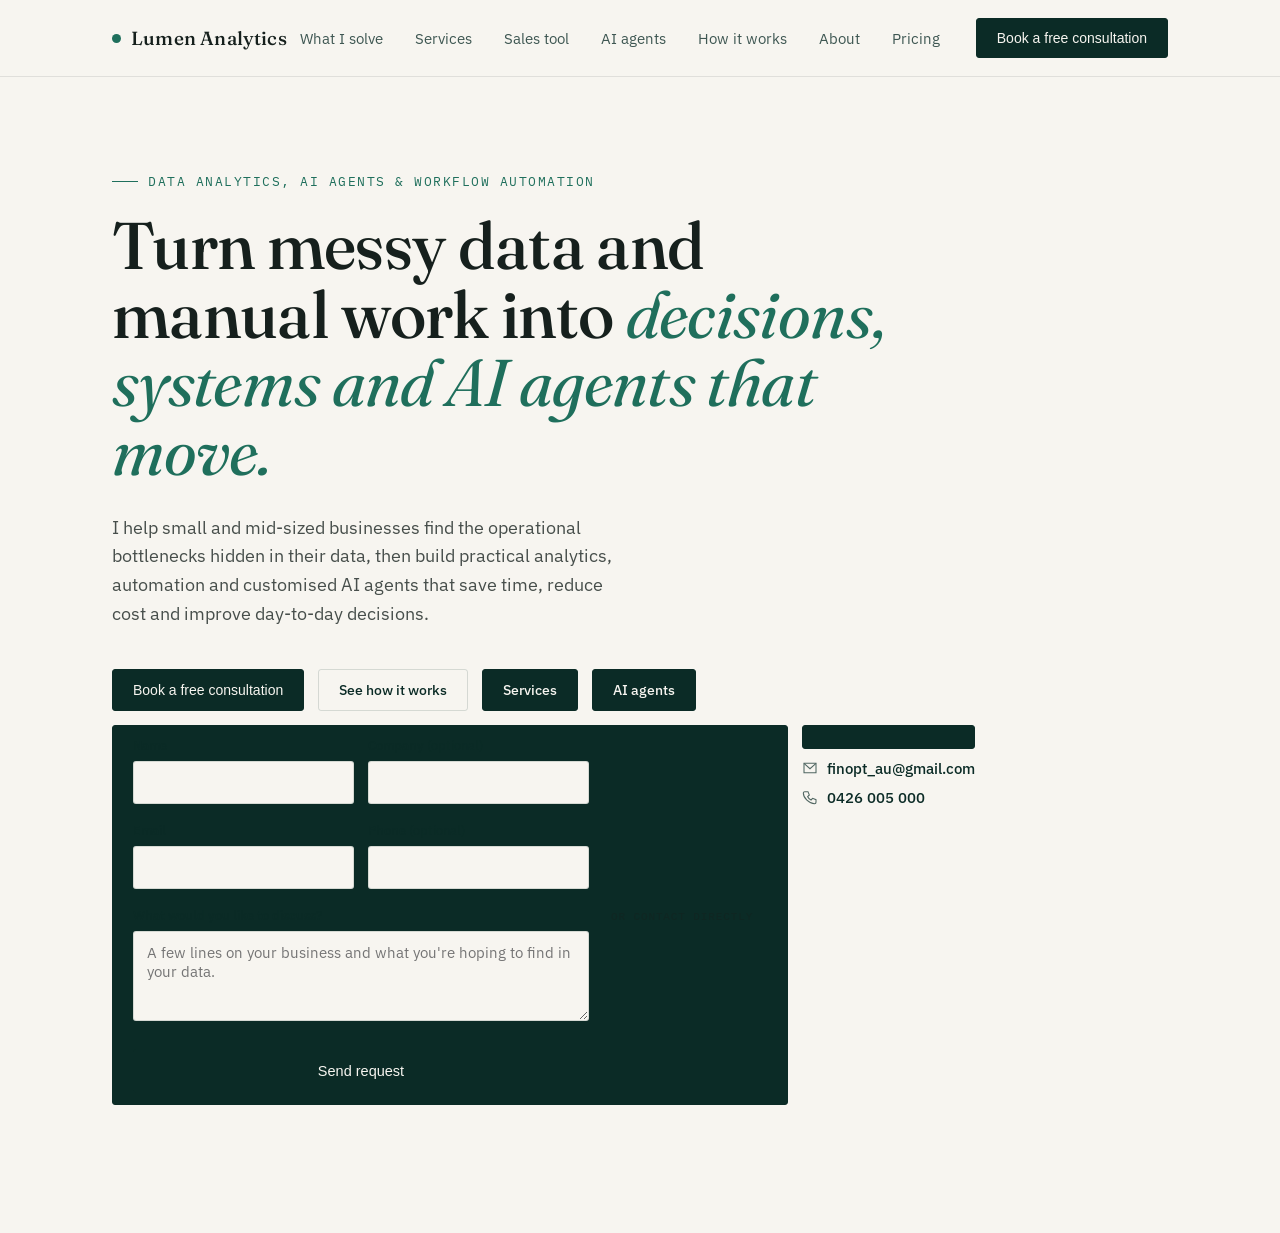
==== commit dcf69f3f: "Change navigation links to use button styles Updated button styles for navigation links." ====
--- a/index.html
+++ b/index.html
@@ -650,13 +650,12 @@
       <div class="hero-ctas">
         <button type="button" class="btn" data-open-contact>Book a free consultation</button>
         <a href="services.html" class="btn btn-outline">See how it works</a>
-        <a href="what-i-solve.html">What I solve</a>
-        <a href="services.html">Services</a>
-        <a href="sales-tool.html">Sales tool</a>
-        <a href="ai-agents.html">AI agents</a>
-        <a href="pricing.html">Pricing</a>
+        <a href="what-i-solve.html" class='btn btn-outline">What I solve</a>
+        <a href="services.html" class='btn btn-outline">Services</a>
+        <a href="sales-tool.html" class='btn btn-outline">Sales tool</a>
+        <a href="ai-agents.html" class='btn btn-outline">AI agents</a>
+        <a href="pricing.html" class='btn btn-outline">Pricing</a>
       </div>
-
     </div>
   </section>
 
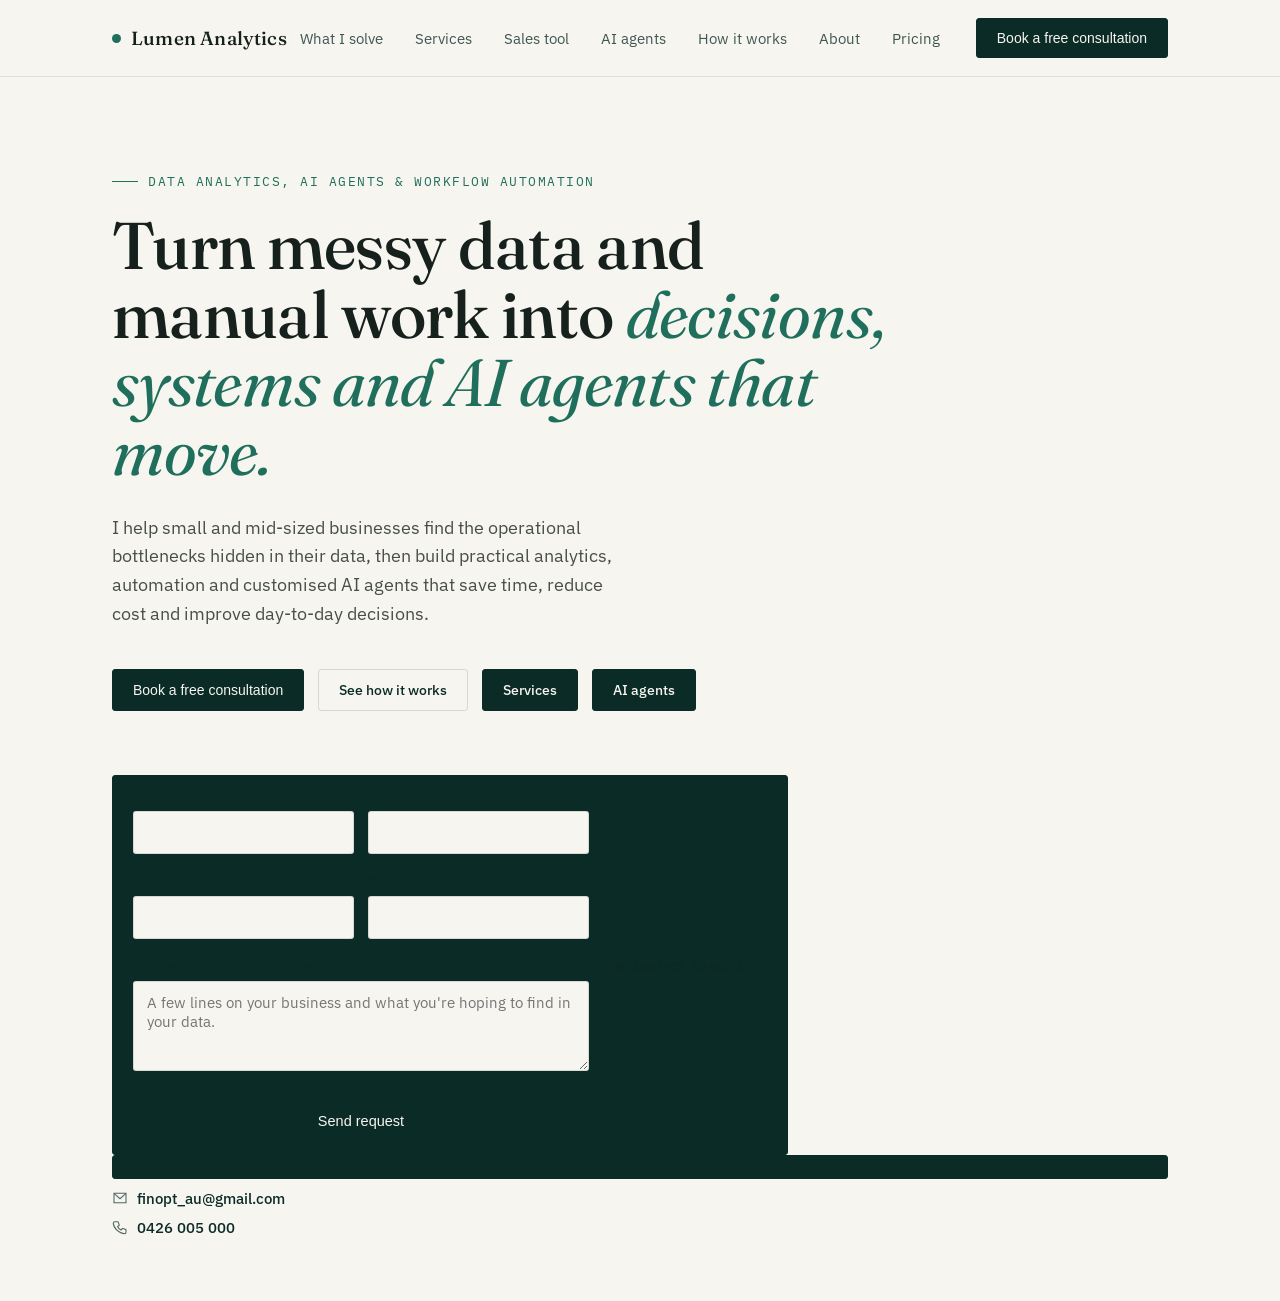
==== commit e1410b9f: "Fix HTML structure by closing div tags" ====
--- a/index.html
+++ b/index.html
@@ -653,10 +653,14 @@
         <a href="what-i-solve.html" class='btn btn-outline">What I solve</a>
         <a href="services.html" class='btn btn-outline">Services</a>
         <a href="sales-tool.html" class='btn btn-outline">Sales tool</a>
+          </div>
+          
         <a href="ai-agents.html" class='btn btn-outline">AI agents</a>
+      </div>
         <a href="pricing.html" class='btn btn-outline">Pricing</a>
       </div>
-    </div>
+
+          </div>
   </section>
 
   <section class="home-contact" id="contact">
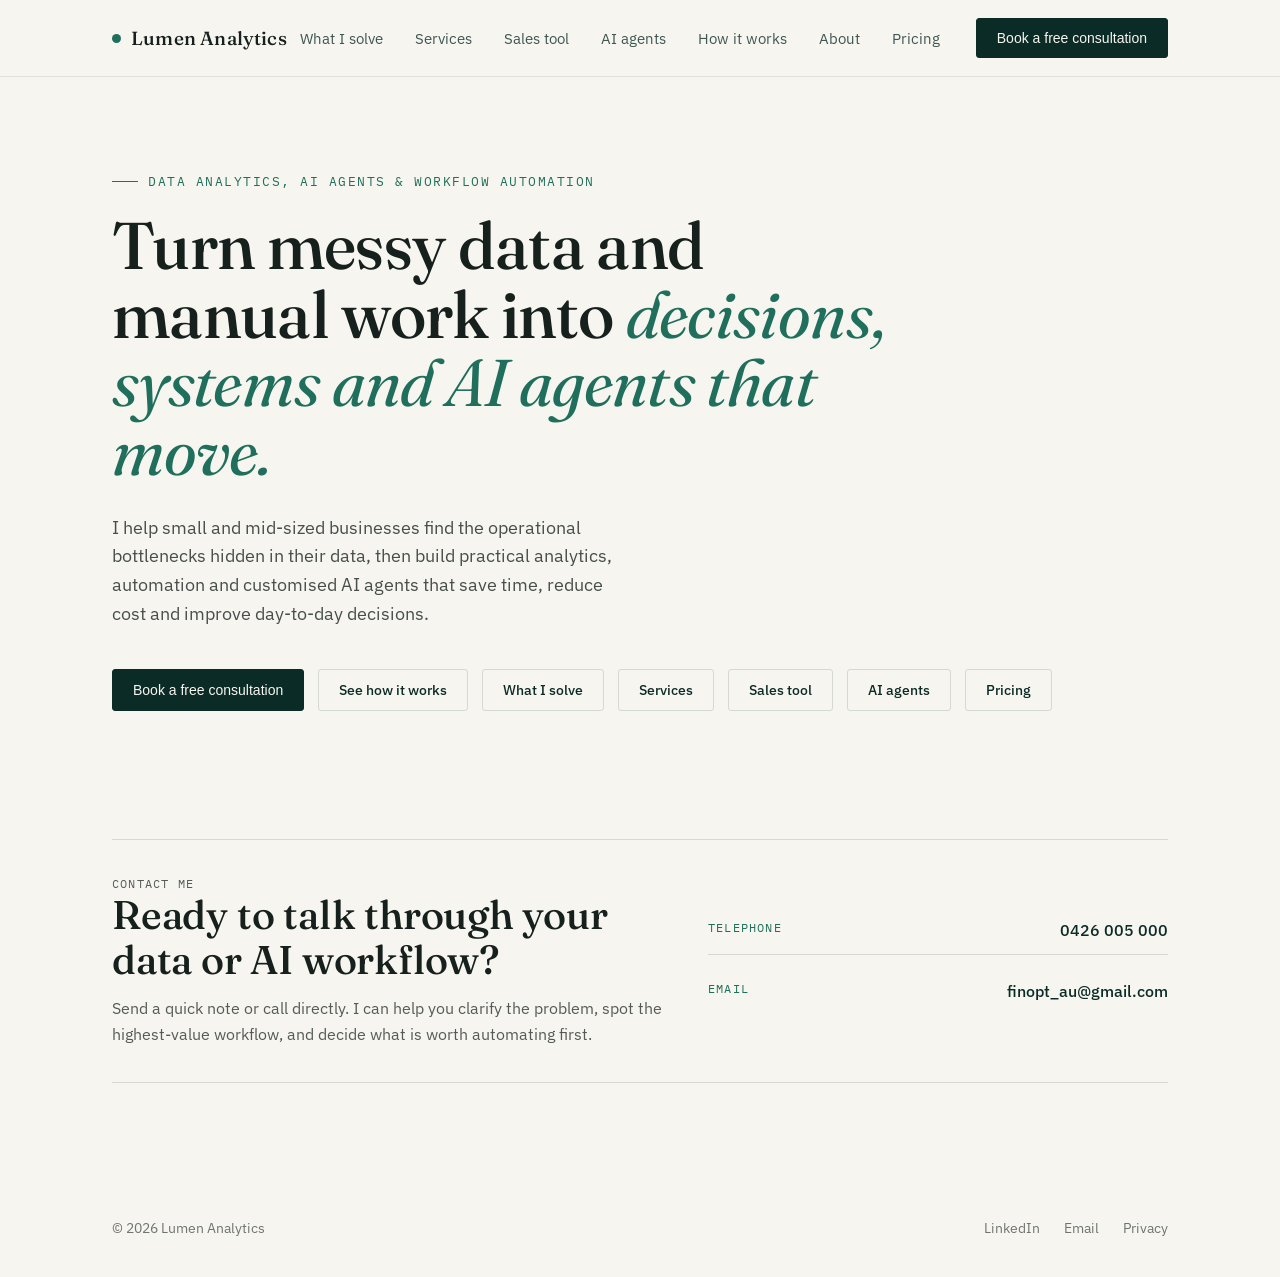
==== commit da6b7770: "Refactor call-to-action buttons in index.html Reorganized the call-to-action buttons in the hero sec" ====
--- a/index.html
+++ b/index.html
@@ -650,17 +650,13 @@
       <div class="hero-ctas">
         <button type="button" class="btn" data-open-contact>Book a free consultation</button>
         <a href="services.html" class="btn btn-outline">See how it works</a>
-        <a href="what-i-solve.html" class='btn btn-outline">What I solve</a>
-        <a href="services.html" class='btn btn-outline">Services</a>
-        <a href="sales-tool.html" class='btn btn-outline">Sales tool</a>
-          </div>
-          
-        <a href="ai-agents.html" class='btn btn-outline">AI agents</a>
-      </div>
-        <a href="pricing.html" class='btn btn-outline">Pricing</a>
-      </div>
-
-          </div>
+        <a href="what-i-solve.html" class="btn btn-outline">What I solve</a>
+        <a href="services.html" class="btn btn-outline">Services</a>
+        <a href="sales-tool.html" class="btn btn-outline">Sales tool</a>
+        <a href="ai-agents.html" class="btn btn-outline">AI agents</a>
+        <a href="pricing.html" class="btn btn-outline">Pricing</a>
+        </div>
+    </div>
   </section>
 
   <section class="home-contact" id="contact">
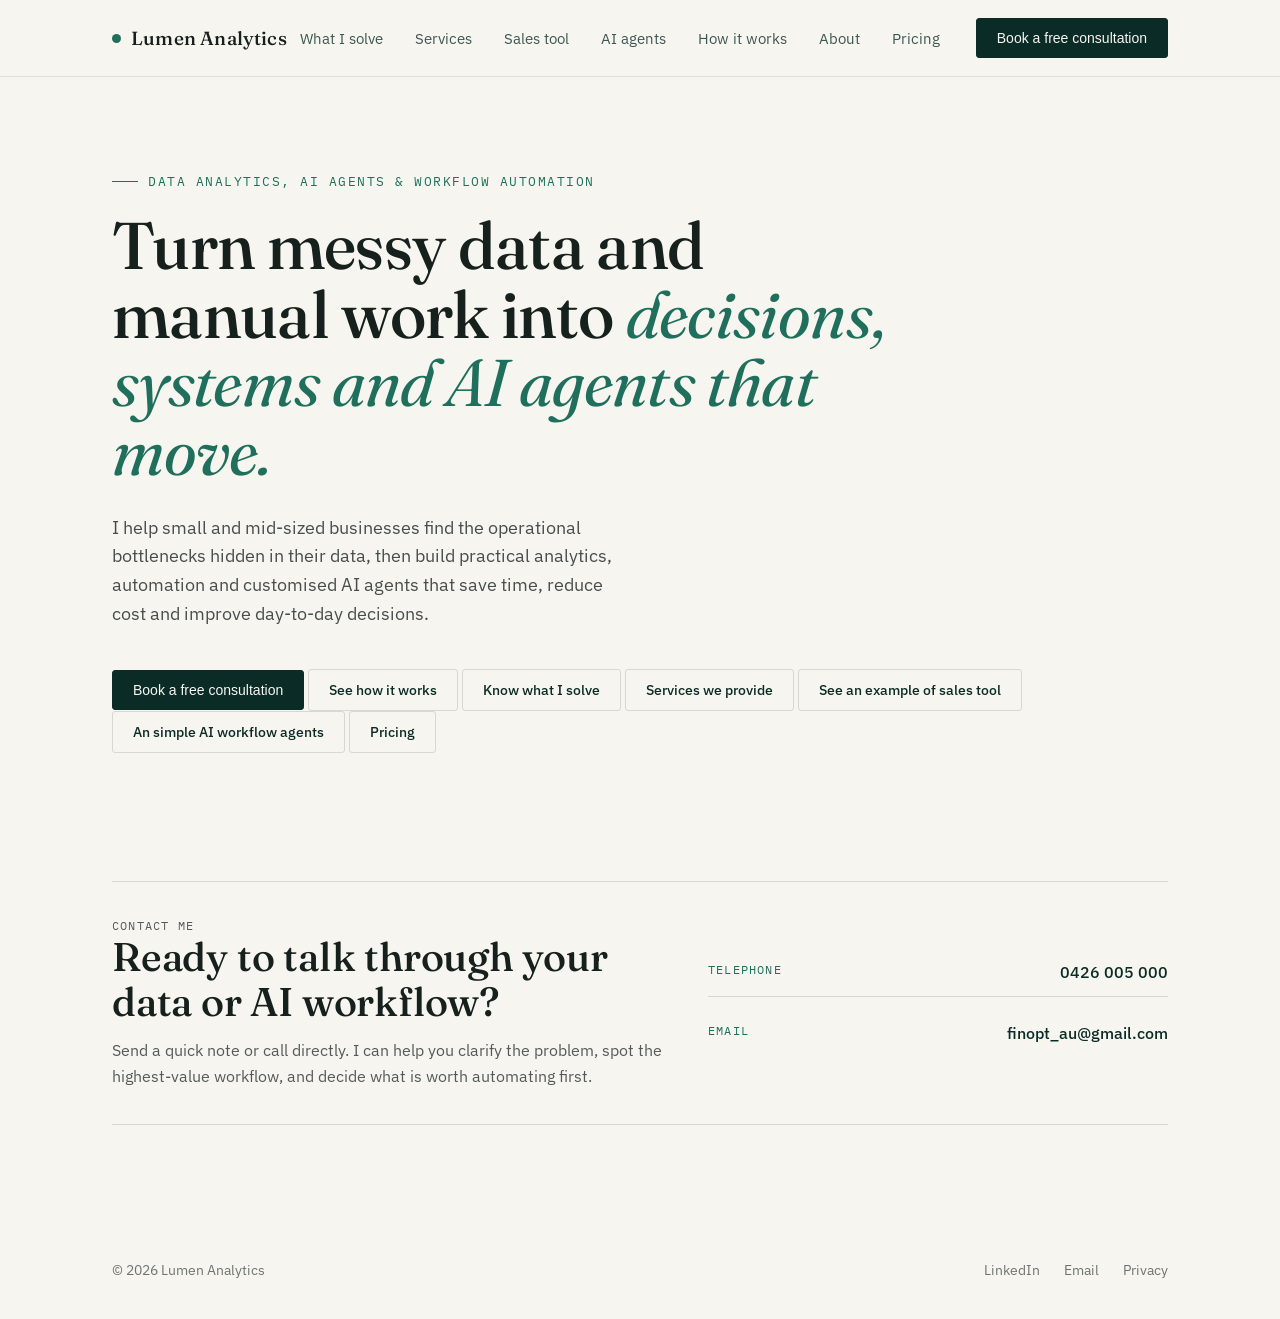
==== commit 4f7967e6: "Revise hero CTAs and adjust display style Updated the hero section call-to-action links for clarity " ====
--- a/index.html
+++ b/index.html
@@ -113,7 +113,7 @@
     color:var(--ink); opacity:0.78;
     max-width:520px; margin:0 0 40px;
   }
-  .hero-ctas{ display:flex; gap:14px; flex-wrap:wrap; margin-bottom:64px; }
+  .hero-ctas{ display:block; gap:14px; flex-wrap:wrap; margin-bottom:64px; }
   .home-contact{
     padding:0 0 88px;
   }
@@ -650,10 +650,10 @@
       <div class="hero-ctas">
         <button type="button" class="btn" data-open-contact>Book a free consultation</button>
         <a href="services.html" class="btn btn-outline">See how it works</a>
-        <a href="what-i-solve.html" class="btn btn-outline">What I solve</a>
-        <a href="services.html" class="btn btn-outline">Services</a>
-        <a href="sales-tool.html" class="btn btn-outline">Sales tool</a>
-        <a href="ai-agents.html" class="btn btn-outline">AI agents</a>
+        <a href="what-i-solve.html" class="btn btn-outline">Know what I solve</a>
+        <a href="services.html" class="btn btn-outline">Services we provide</a>
+        <a href="sales-tool.html" class="btn btn-outline">See an example of sales tool</a>
+        <a href="ai-agents.html" class="btn btn-outline">An simple AI workflow agents</a>
         <a href="pricing.html" class="btn btn-outline">Pricing</a>
         </div>
     </div>
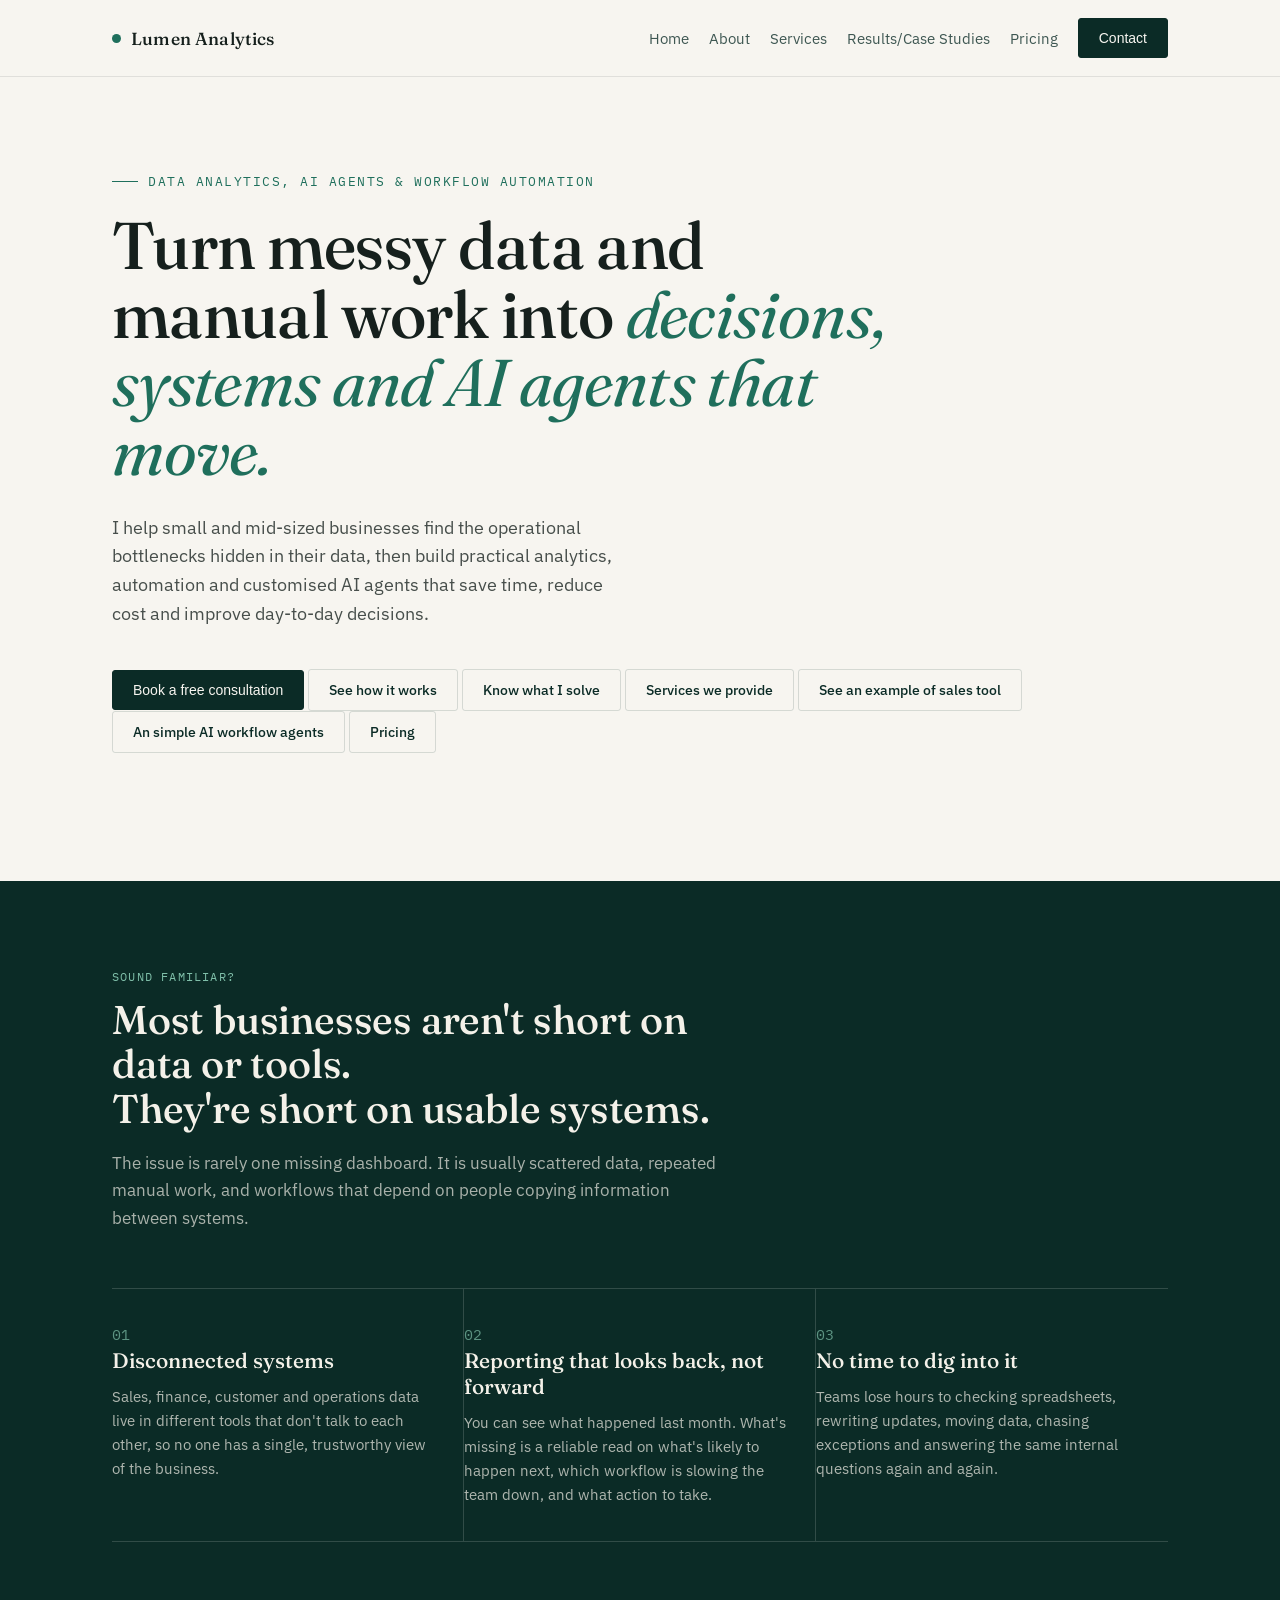
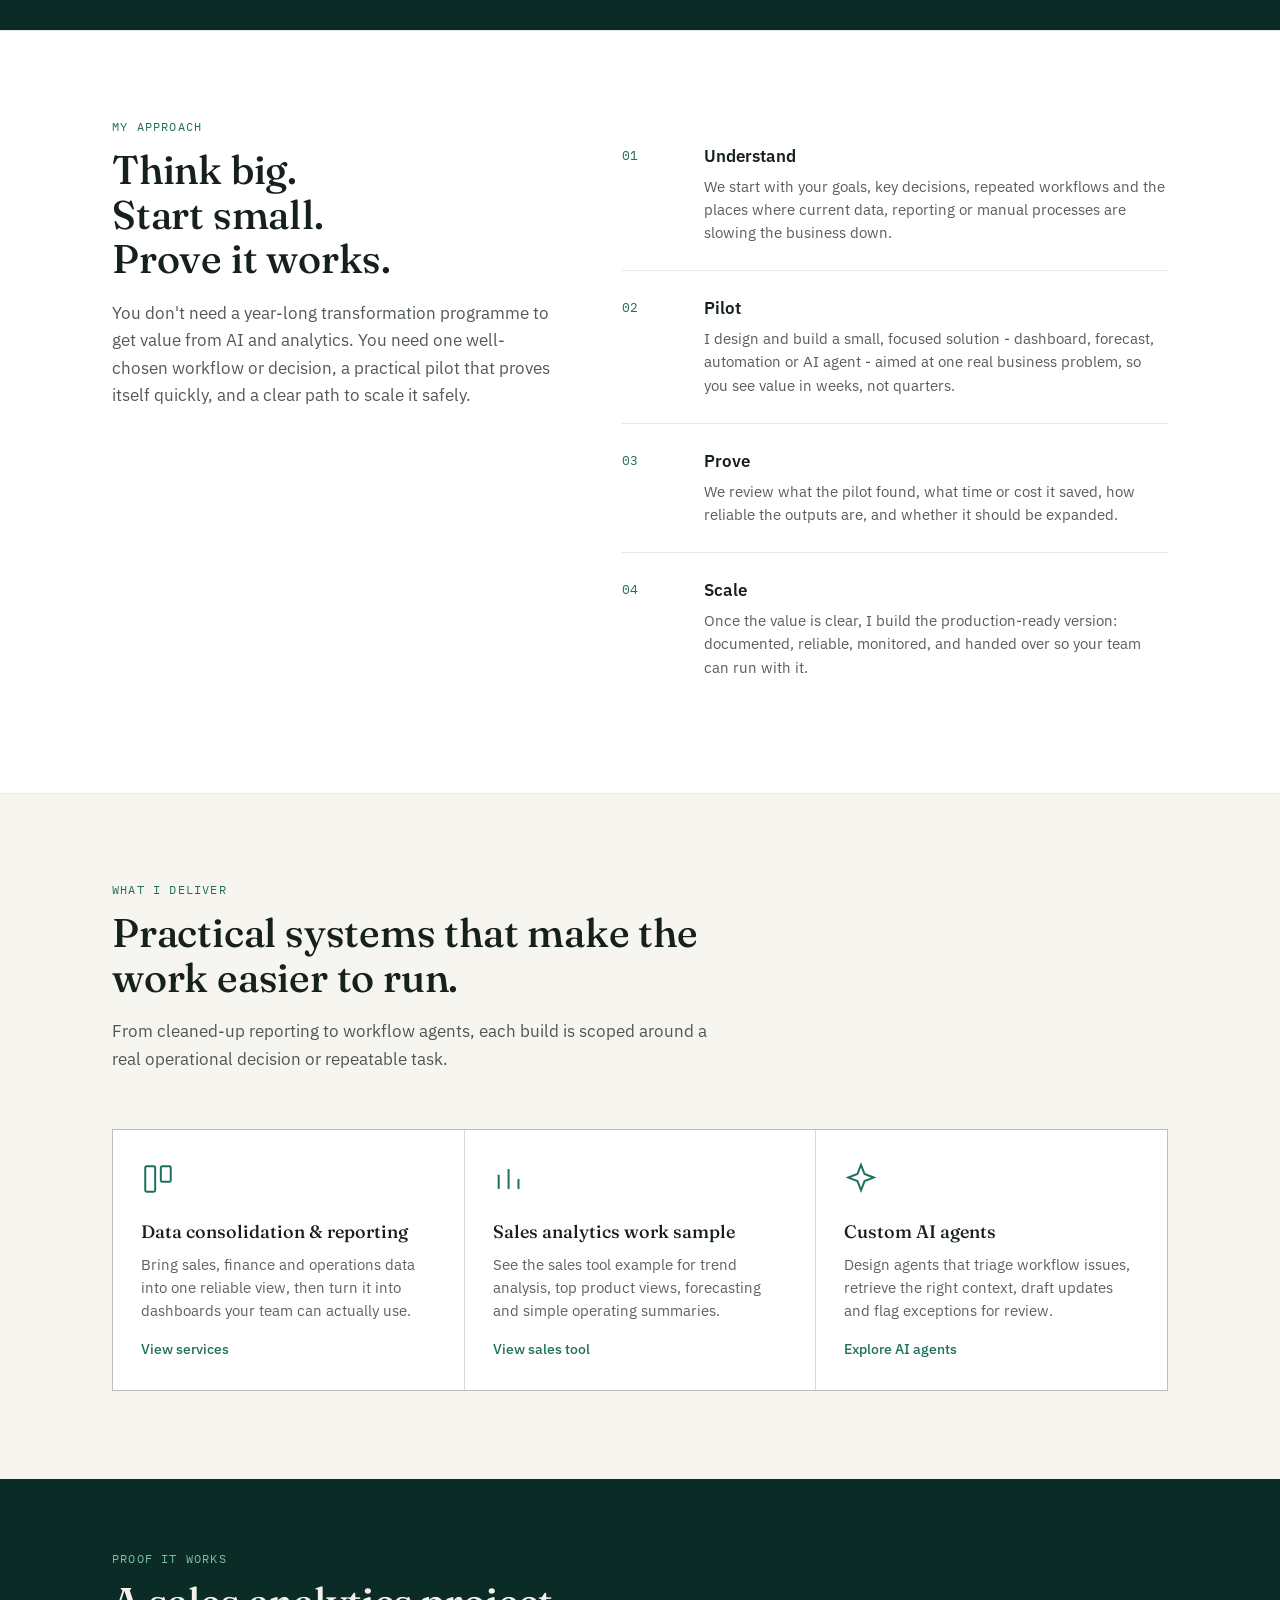
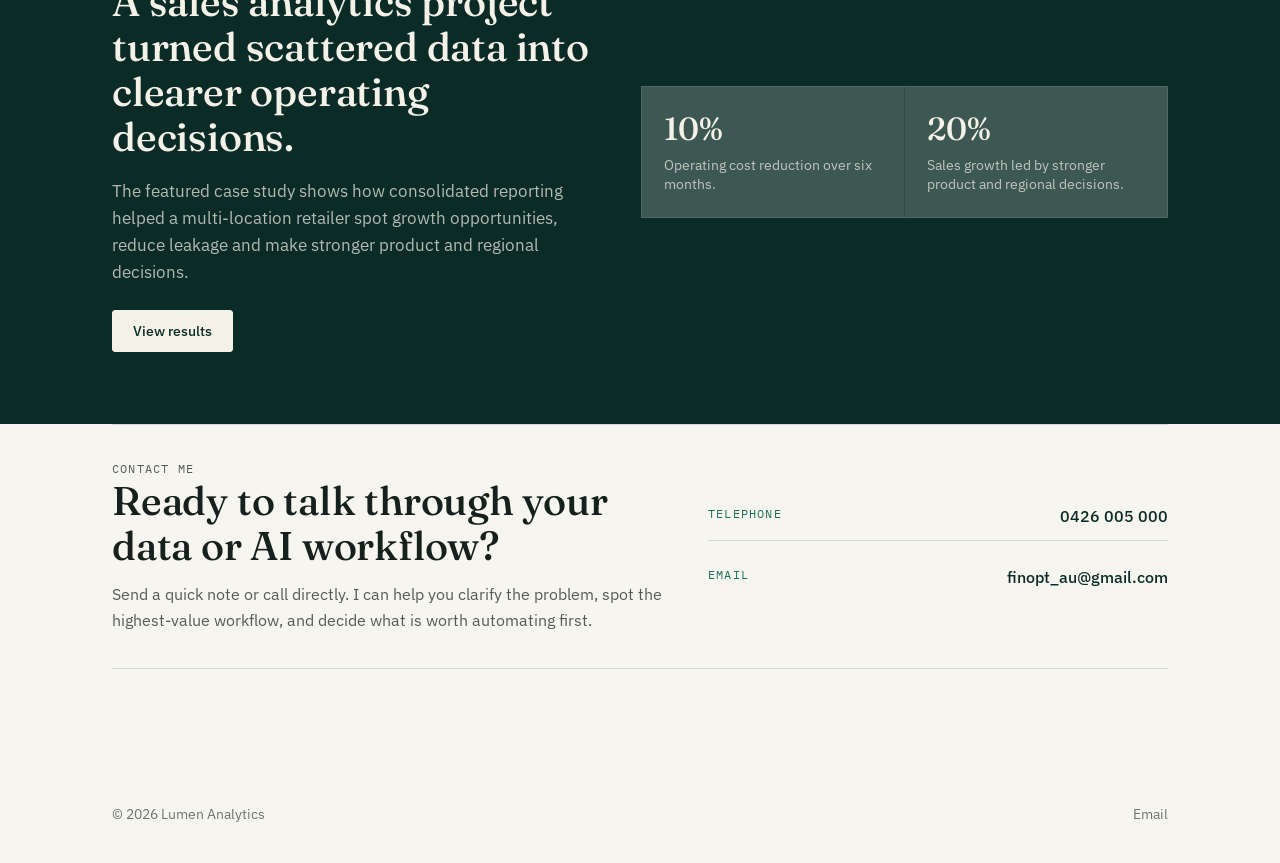
==== commit 6ebc988a: "Refresh homepage and site navigation" ====
--- a/index.html
+++ b/index.html
@@ -4,6 +4,16 @@
 <meta charset="UTF-8">
 <meta name="viewport" content="width=device-width, initial-scale=1.0">
 <title>Lumen Analytics — Data &amp; AI Strategy</title>
+<meta name="description" content="Lumen Analytics helps small and mid-sized businesses turn messy data, manual workflows and scattered systems into practical analytics, automation and AI agents.">
+<meta property="og:title" content="Lumen Analytics — Data &amp; AI Strategy">
+<meta property="og:description" content="Practical analytics, automation and AI agents for clearer business decisions and faster workflows.">
+<meta property="og:type" content="website">
+<meta property="og:image" content="social-preview.svg">
+<meta name="twitter:card" content="summary_large_image">
+<meta name="twitter:title" content="Lumen Analytics — Data &amp; AI Strategy">
+<meta name="twitter:description" content="Turn messy data and manual work into decisions, systems and AI agents that move.">
+<meta name="twitter:image" content="social-preview.svg">
+<link rel="icon" href="favicon.svg" type="image/svg+xml">
 <link rel="preconnect" href="https://fonts.googleapis.com">
 <link href="https://fonts.googleapis.com/css2?family=Fraunces:opsz,wght@9..144,300;9..144,400;9..144,500;9..144,600&family=IBM+Plex+Sans:wght@400;500;600&family=IBM+Plex+Mono:wght@400;500&display=swap" rel="stylesheet">
 <style>
@@ -53,7 +63,7 @@
   }
   .logo{
     display:flex; align-items:center; gap:10px;
-    font-family:'Fraunces', serif; font-weight:500; font-size:19px;
+    font-family:'Fraunces', serif; font-weight:500; font-size:17.5px;
     letter-spacing:0.01em;
     text-decoration:none;
   }
@@ -62,14 +72,70 @@
     background:var(--teal-signal);
     flex-shrink:0;
   }
-  nav{ display:flex; align-items:center; gap:36px; }
+  nav{ display:flex; align-items:center; gap:20px; position:relative; }
   nav a{
     text-decoration:none; font-size:14.5px; color:var(--teal-deep);
     opacity:0.78;
   }
   nav a:hover{ opacity:1; }
-  .nav-links{ display:flex; gap:32px; }
-  @media (max-width:780px){ .nav-links{ display:none; } }
+  .nav-links{ display:flex; gap:20px; }
+  .nav-toggle{
+    display:none;
+    width:42px;
+    height:42px;
+    border:1px solid var(--sage-line);
+    border-radius:3px;
+    background:transparent;
+    color:var(--teal-deep);
+    cursor:pointer;
+    align-items:center;
+    justify-content:center;
+    padding:0;
+  }
+  .nav-toggle span,
+  .nav-toggle span::before,
+  .nav-toggle span::after{
+    display:block;
+    width:18px;
+    height:2px;
+    background:currentColor;
+    content:'';
+    transition:transform 0.18s ease, opacity 0.18s ease;
+  }
+  .nav-toggle span{ position:relative; }
+  .nav-toggle span::before{ position:absolute; top:-6px; left:0; }
+  .nav-toggle span::after{ position:absolute; top:6px; left:0; }
+  .nav-toggle[aria-expanded="true"] span{ background:transparent; }
+  .nav-toggle[aria-expanded="true"] span::before{ transform:translateY(6px) rotate(45deg); }
+  .nav-toggle[aria-expanded="true"] span::after{ transform:translateY(-6px) rotate(-45deg); }
+  @media (max-width:1080px){
+    nav{ gap:10px; }
+    .nav-toggle{ display:inline-flex; }
+    .nav-links{
+      display:none;
+      position:absolute;
+      top:calc(100% + 14px);
+      right:0;
+      width:min(300px, calc(100vw - 40px));
+      flex-direction:column;
+      gap:0;
+      background:var(--bg-raised);
+      border:1px solid var(--sage-line);
+      box-shadow:0 18px 42px rgba(11,43,38,0.13);
+      padding:8px;
+    }
+    .nav-links.is-open{ display:flex; }
+    .nav-links a{
+      padding:13px 12px;
+      opacity:1;
+      border-bottom:1px solid var(--cream-line);
+    }
+    .nav-links a:last-child{ border-bottom:none; }
+  }
+  @media (max-width:460px){
+    .header-inner{ height:70px; }
+    nav .btn{ padding:10px 13px; font-size:13px; }
+  }
   .btn{
     display:inline-flex; align-items:center; gap:8px;
     background:var(--teal-deep); color:#F7F5F0;
@@ -227,6 +293,15 @@
     font-family:'Fraunces', serif; font-weight:500; font-size:18px; margin:0 0 10px;
   }
   .solution p{ font-size:14.5px; line-height:1.6; opacity:0.7; margin:0; }
+  .solution-link{
+    display:inline-block;
+    margin-top:18px;
+    color:var(--teal-signal);
+    font-size:14px;
+    font-weight:500;
+    text-decoration:none;
+  }
+  .solution-link:hover{ color:var(--teal-deep); }
 
   /* ---------- sales tool ---------- */
   .tool-preview{
@@ -497,6 +572,57 @@
   .stat-row .value{ font-family:'Fraunces', serif; font-size:17px; }
   .about p{ font-size:16px; line-height:1.7; opacity:0.78; }
   .about p + p{ margin-top:16px; }
+
+  /* ---------- homepage proof ---------- */
+  .proof-teaser{
+    background:var(--teal-deep);
+    color:#F4F1E9;
+    padding:72px 0;
+  }
+  .proof-teaser-grid{
+    display:grid;
+    grid-template-columns:0.95fr 1.05fr;
+    gap:52px;
+    align-items:center;
+  }
+  .proof-teaser .eyebrow{ color:#7FBFA9; }
+  .proof-teaser h2{ color:#F4F1E9; }
+  .proof-teaser .section-lede{ color:#F4F1E9; opacity:0.72; }
+  .proof-stats{
+    display:grid;
+    grid-template-columns:repeat(2, 1fr);
+    gap:1px;
+    background:rgba(247,245,240,0.16);
+    border:1px solid rgba(247,245,240,0.16);
+  }
+  .proof-stat{
+    background:rgba(247,245,240,0.06);
+    padding:22px;
+  }
+  .proof-stat strong{
+    display:block;
+    font-family:'Fraunces', serif;
+    font-weight:500;
+    font-size:32px;
+    margin-bottom:8px;
+  }
+  .proof-stat span{
+    display:block;
+    font-size:13.5px;
+    line-height:1.45;
+    opacity:0.72;
+  }
+  .proof-teaser .btn{
+    background:#F4F1E9;
+    color:var(--teal-deep);
+    border-color:#F4F1E9;
+    margin-top:24px;
+  }
+  .proof-teaser .btn:hover{ background:transparent; color:#F4F1E9; }
+  @media (max-width:880px){
+    .proof-teaser-grid{ grid-template-columns:1fr; gap:34px; }
+    .proof-stats{ grid-template-columns:1fr; }
+  }
 
   /* ---------- CTA band ---------- */
   .cta-band{
@@ -625,16 +751,17 @@
       Lumen Analytics
     </a>
     <nav>
-      <div class="nav-links">
-        <a href="what-i-solve.html">What I solve</a>
+      <button type="button" class="nav-toggle" aria-label="Toggle navigation" aria-expanded="false" aria-controls="primaryNav">
+        <span aria-hidden="true"></span>
+      </button>
+      <div class="nav-links" id="primaryNav">
+        <a href="index.html">Home</a>
+        <a href="about.html">About</a>
         <a href="services.html">Services</a>
-        <a href="sales-tool.html">Sales tool</a>
-        <a href="ai-agents.html">AI agents</a>
-        <a href="how-it-works.html">How it works</a>
-        <a href="about.html">About</a>
+        <a href="results-case-studies.html">Results/Case Studies</a>
         <a href="pricing.html">Pricing</a>
       </div>
-      <button type="button" class="btn" data-open-contact>Book a free consultation</button>
+      <button type="button" class="btn" data-open-contact>Contact</button>
     </nav>
   </div>
 </header>
@@ -659,6 +786,132 @@
     </div>
   </section>
 
+<!-- PROBLEMS -->
+  <section class="problems" id="problems">
+    <div class="wrap">
+      <div class="section-head">
+        <p class="eyebrow">Sound familiar?</p>
+        <h2>Most businesses aren't short on data or tools.<br>They're short on usable systems.</h2>
+        <p class="section-lede">The issue is rarely one missing dashboard. It is usually scattered data, repeated manual work, and workflows that depend on people copying information between systems.</p>
+      </div>
+
+      <div class="problem-list">
+        <div class="problem">
+          <p class="problem-num">01</p>
+          <h3>Disconnected systems</h3>
+          <p>Sales, finance, customer and operations data live in different tools that don't talk to each other, so no one has a single, trustworthy view of the business.</p>
+        </div>
+        <div class="problem">
+          <p class="problem-num">02</p>
+          <h3>Reporting that looks back, not forward</h3>
+          <p>You can see what happened last month. What's missing is a reliable read on what's likely to happen next, which workflow is slowing the team down, and what action to take.</p>
+        </div>
+        <div class="problem">
+          <p class="problem-num">03</p>
+          <h3>No time to dig into it</h3>
+          <p>Teams lose hours to checking spreadsheets, rewriting updates, moving data, chasing exceptions and answering the same internal questions again and again.</p>
+        </div>
+      </div>
+    </div>
+  </section>
+
+<!-- APPROACH -->
+  <section class="approach" id="approach">
+    <div class="wrap">
+      <div class="approach-grid">
+        <div>
+          <p class="eyebrow">My approach</p>
+          <h2>Think big.<br>Start small.<br>Prove it works.</h2>
+          <p class="section-lede">You don't need a year-long transformation programme to get value from AI and analytics. You need one well-chosen workflow or decision, a practical pilot that proves itself quickly, and a clear path to scale it safely.</p>
+        </div>
+        <div class="approach-steps">
+          <div class="step">
+            <span class="step-mark mono">01</span>
+            <div>
+              <h4>Understand</h4>
+              <p>We start with your goals, key decisions, repeated workflows and the places where current data, reporting or manual processes are slowing the business down.</p>
+            </div>
+          </div>
+          <div class="step">
+            <span class="step-mark mono">02</span>
+            <div>
+              <h4>Pilot</h4>
+              <p>I design and build a small, focused solution - dashboard, forecast, automation or AI agent - aimed at one real business problem, so you see value in weeks, not quarters.</p>
+            </div>
+          </div>
+          <div class="step">
+            <span class="step-mark mono">03</span>
+            <div>
+              <h4>Prove</h4>
+              <p>We review what the pilot found, what time or cost it saved, how reliable the outputs are, and whether it should be expanded.</p>
+            </div>
+          </div>
+          <div class="step">
+            <span class="step-mark mono">04</span>
+            <div>
+              <h4>Scale</h4>
+              <p>Once the value is clear, I build the production-ready version: documented, reliable, monitored, and handed over so your team can run with it.</p>
+            </div>
+          </div>
+        </div>
+      </div>
+    </div>
+  </section>
+
+<!-- SERVICES PREVIEW -->
+  <section id="services-preview">
+    <div class="wrap">
+      <div class="section-head">
+        <p class="eyebrow">What I deliver</p>
+        <h2>Practical systems that make the work easier to run.</h2>
+        <p class="section-lede">From cleaned-up reporting to workflow agents, each build is scoped around a real operational decision or repeatable task.</p>
+      </div>
+
+      <div class="solutions-grid">
+        <article class="solution">
+          <svg class="solution-icon" aria-hidden="true" viewBox="0 0 24 24" fill="none" stroke="currentColor" stroke-width="1.4"><rect x="3" y="3" width="7" height="18" rx="1"/><rect x="14" y="3" width="7" height="11" rx="1"/></svg>
+          <h3>Data consolidation &amp; reporting</h3>
+          <p>Bring sales, finance and operations data into one reliable view, then turn it into dashboards your team can actually use.</p>
+          <a class="solution-link" href="services.html">View services</a>
+        </article>
+        <article class="solution">
+          <svg class="solution-icon" aria-hidden="true" viewBox="0 0 24 24" fill="none" stroke="currentColor" stroke-width="1.4"><path d="M4 19V9M11 19V5M18 19v-7"/></svg>
+          <h3>Sales analytics work sample</h3>
+          <p>See the sales tool example for trend analysis, top product views, forecasting and simple operating summaries.</p>
+          <a class="solution-link" href="sales-tool.html">View sales tool</a>
+        </article>
+        <article class="solution">
+          <svg class="solution-icon" aria-hidden="true" viewBox="0 0 24 24" fill="none" stroke="currentColor" stroke-width="1.4"><path d="M12 2l2.5 6.5L21 11l-6.5 2.5L12 20l-2.5-6.5L3 11l6.5-2.5z"/></svg>
+          <h3>Custom AI agents</h3>
+          <p>Design agents that triage workflow issues, retrieve the right context, draft updates and flag exceptions for review.</p>
+          <a class="solution-link" href="ai-agents.html">Explore AI agents</a>
+        </article>
+      </div>
+    </div>
+  </section>
+
+<!-- PROOF PREVIEW -->
+  <section class="proof-teaser" id="proof">
+    <div class="wrap proof-teaser-grid">
+      <div>
+        <p class="eyebrow">Proof it works</p>
+        <h2>A sales analytics project turned scattered data into clearer operating decisions.</h2>
+        <p class="section-lede">The featured case study shows how consolidated reporting helped a multi-location retailer spot growth opportunities, reduce leakage and make stronger product and regional decisions.</p>
+        <a href="results-case-studies.html" class="btn">View results</a>
+      </div>
+      <div class="proof-stats" aria-label="Featured results">
+        <div class="proof-stat">
+          <strong>10%</strong>
+          <span>Operating cost reduction over six months.</span>
+        </div>
+        <div class="proof-stat">
+          <strong>20%</strong>
+          <span>Sales growth led by stronger product and regional decisions.</span>
+        </div>
+      </div>
+    </div>
+  </section>
+
   <section class="home-contact" id="contact">
     <div class="wrap">
       <div class="contact-panel">
@@ -687,9 +940,7 @@
   <div class="wrap footer-inner">
     <span>© 2026 Lumen Analytics</span>
     <div class="footer-links">
-      <a href="#">LinkedIn</a>
       <a href="mailto:finopt_au@gmail.com">Email</a>
-      <a href="#">Privacy</a>
     </div>
   </div>
 </footer>
@@ -754,23 +1005,39 @@
 
 <script>
   (function(){
+    var navToggle = document.querySelector('.nav-toggle');
+    var navLinks = document.getElementById('primaryNav');
     var overlay = document.getElementById('contactModal');
     var openTriggers = document.querySelectorAll('[data-open-contact]');
     var closeTriggers = document.querySelectorAll('[data-close-contact]');
     var form = document.getElementById('contactForm');
     var status = document.getElementById('formStatus');
     var lastFocused = null;
-    var agentInput = document.getElementById('agentInput');
-    var analyseAgentInput = document.getElementById('analyseAgentInput');
-    var sampleAgentButtons = document.querySelectorAll('[data-agent-sample]');
-    var agentSamples = {
-      order: "A customer order has been delayed for 8 days. Sales says the customer approved the quote. Operations says they are waiting on stock confirmation. Finance says payment terms are not confirmed. Customer is asking for an update today.",
-      invoice: "Customer says the invoice amount looks wrong. Sales team says a discount was approved, but finance cannot find the approval email. Need to check CRM, invoice history, and who approved the discount.",
-      handoff: "The onboarding task has moved between account management, implementation and support three times. Nobody is sure who owns the next step. Customer has sent two follow-up emails and the team is waiting for the latest requirements document."
-    };
+
+    function closeNav(){
+      if (!navToggle || !navLinks) return;
+      navLinks.classList.remove('is-open');
+      navToggle.setAttribute('aria-expanded', 'false');
+    }
+
+    if (navToggle && navLinks){
+      navToggle.addEventListener('click', function(){
+        var isOpen = navLinks.classList.toggle('is-open');
+        navToggle.setAttribute('aria-expanded', isOpen ? 'true' : 'false');
+      });
+      navLinks.querySelectorAll('a').forEach(function(link){
+        link.addEventListener('click', closeNav);
+      });
+      document.addEventListener('click', function(e){
+        if (!navLinks.classList.contains('is-open')) return;
+        if (navLinks.contains(e.target) || navToggle.contains(e.target)) return;
+        closeNav();
+      });
+    }
 
     function openModal(){
       lastFocused = document.activeElement;
+      closeNav();
       overlay.classList.add('is-open');
       overlay.setAttribute('aria-hidden', 'false');
       document.body.style.overflow = 'hidden';
@@ -794,7 +1061,10 @@
       if (e.target === overlay) closeModal();
     });
     document.addEventListener('keydown', function(e){
-      if (e.key === 'Escape' && overlay.classList.contains('is-open')) closeModal();
+      if (e.key === 'Escape'){
+        closeNav();
+        if (overlay.classList.contains('is-open')) closeModal();
+      }
     });
 
     if (form){
@@ -830,108 +1100,6 @@
         });
       });
     }
-
-    function analyseWorkflow(text){
-      var lower = (text || '').toLowerCase();
-      if (lower.indexOf('order') !== -1 || lower.indexOf('stock') !== -1 || lower.indexOf('supplier') !== -1 || lower.indexOf('delayed') !== -1){
-        return {
-          type: 'Order fulfilment delay',
-          priority: lower.indexOf('urgent') !== -1 || lower.indexOf('today') !== -1 || lower.indexOf('8 days') !== -1 ? 'Priority: High' : 'Priority: Medium',
-          bottleneck: 'The order is likely stuck between operations and finance because stock confirmation and payment terms are both unresolved.',
-          steps: [
-            'Confirm whether quote approval is recorded.',
-            'Check stock availability or supplier ETA.',
-            'Confirm payment terms with finance.',
-            'Send customer a same-day update with the current blocker.',
-            'Escalate to operations lead if stock and payment are both unresolved.'
-          ],
-          opportunity: 'Monitor delayed orders, identify the missing step, summarise the blocker and draft a customer update before the delay becomes urgent.',
-          saving: '30-45 minutes per delayed order investigation'
-        };
-      }
-      if (lower.indexOf('invoice') !== -1 || lower.indexOf('discount') !== -1 || lower.indexOf('payment') !== -1 || lower.indexOf('finance') !== -1){
-        return {
-          type: 'Billing exception',
-          priority: lower.indexOf('customer') !== -1 ? 'Priority: Medium-high' : 'Priority: Medium',
-          bottleneck: 'The workflow appears stuck because commercial approval, invoice history and finance records are not connected in one place.',
-          steps: [
-            'Check the original quote and discount approval record.',
-            'Compare invoice amount against the approved quote or contract.',
-            'Search CRM notes and approval emails for the authorised discount.',
-            'Update the invoice record or escalate the missing approval to finance lead.'
-          ],
-          opportunity: 'Connect CRM, invoice and approval records so the agent can find missing evidence and draft the finance follow-up automatically.',
-          saving: '20-35 minutes per billing exception'
-        };
-      }
-      if (lower.indexOf('onboarding') !== -1 || lower.indexOf('handoff') !== -1 || lower.indexOf('owner') !== -1 || lower.indexOf('requirements') !== -1){
-        return {
-          type: 'Internal handoff delay',
-          priority: 'Priority: Medium',
-          bottleneck: 'Ownership is unclear, so the task is moving between teams without a single next action or accountable owner.',
-          steps: [
-            'Identify the last confirmed owner and the current blocker.',
-            'List the missing documents or decisions needed to move forward.',
-            'Assign one accountable owner for the next step.',
-            'Send the customer a concise status update with the next checkpoint.'
-          ],
-          opportunity: 'Monitor tasks that change owner repeatedly, summarise the current blocker and prompt the right team before the customer has to chase.',
-          saving: '25-40 minutes per stalled handoff'
-        };
-      }
-      return {
-        type: 'General workflow triage',
-        priority: 'Priority: Medium',
-        bottleneck: 'The workflow likely needs clearer ownership, better source data and a defined next action before it can move forward.',
-        steps: [
-          'Identify the current owner and the expected outcome.',
-          'List the missing information or approval needed.',
-          'Confirm which system contains the source of truth.',
-          'Set the next action and follow-up checkpoint.'
-        ],
-        opportunity: 'Create an agent that summarises the issue, identifies the likely blocker and drafts the next action for review.',
-        saving: '15-30 minutes per workflow investigation'
-      };
-    }
-
-    function renderAgentResult(result){
-      var type = document.getElementById('agentType');
-      var priority = document.getElementById('agentPriority');
-      var bottleneck = document.getElementById('agentBottleneck');
-      var steps = document.getElementById('agentSteps');
-      var opportunity = document.getElementById('agentOpportunity');
-      var saving = document.getElementById('agentSaving');
-      if (!type || !priority || !bottleneck || !steps || !opportunity || !saving) return;
-
-      type.textContent = result.type;
-      priority.textContent = result.priority;
-      bottleneck.textContent = result.bottleneck;
-      opportunity.textContent = result.opportunity;
-      saving.textContent = result.saving;
-      steps.innerHTML = '';
-      result.steps.forEach(function(step){
-        var item = document.createElement('li');
-        item.textContent = step;
-        steps.appendChild(item);
-      });
-    }
-
-    function runAgentDemo(){
-      if (!agentInput) return;
-      renderAgentResult(analyseWorkflow(agentInput.value));
-    }
-
-    if (analyseAgentInput){
-      analyseAgentInput.addEventListener('click', runAgentDemo);
-    }
-    sampleAgentButtons.forEach(function(button){
-      button.addEventListener('click', function(){
-        if (!agentInput) return;
-        agentInput.value = agentSamples[button.getAttribute('data-agent-sample')] || agentSamples.order;
-        runAgentDemo();
-      });
-    });
-    runAgentDemo();
   })();
 </script>
 
